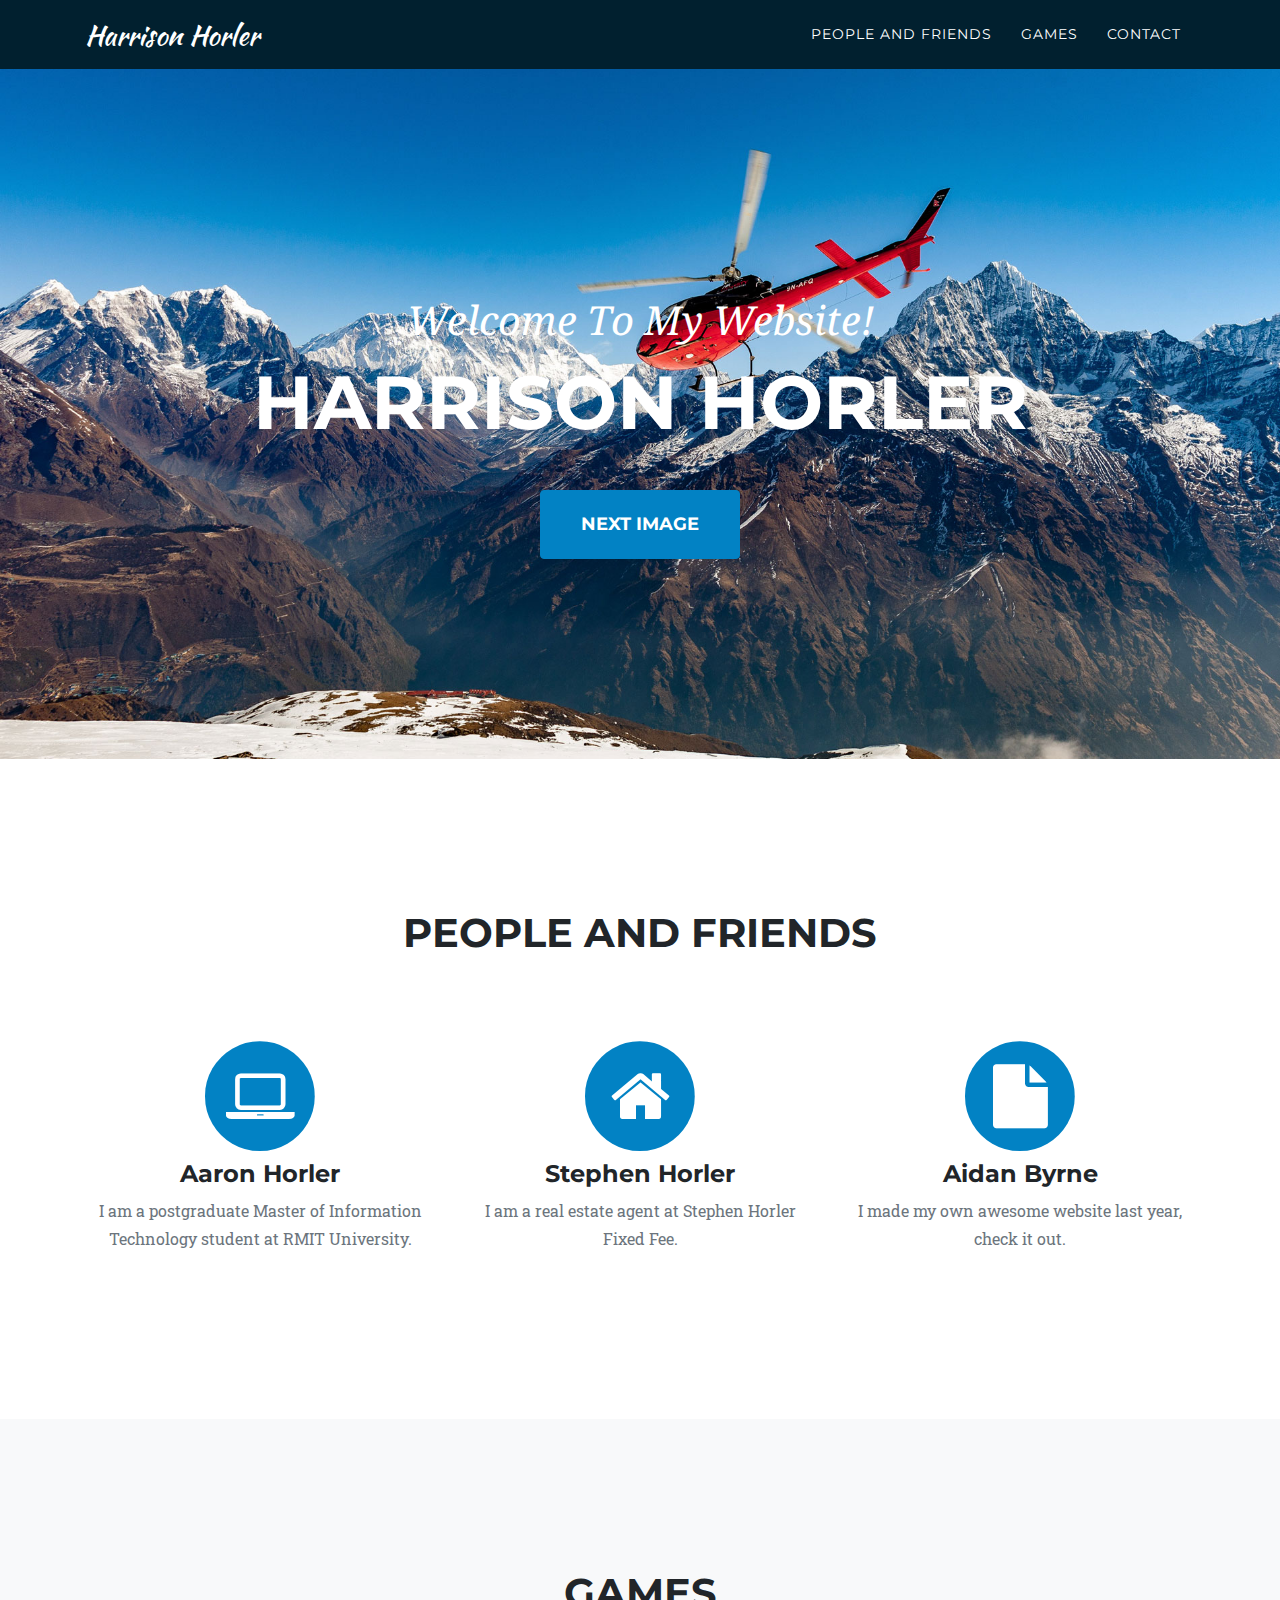
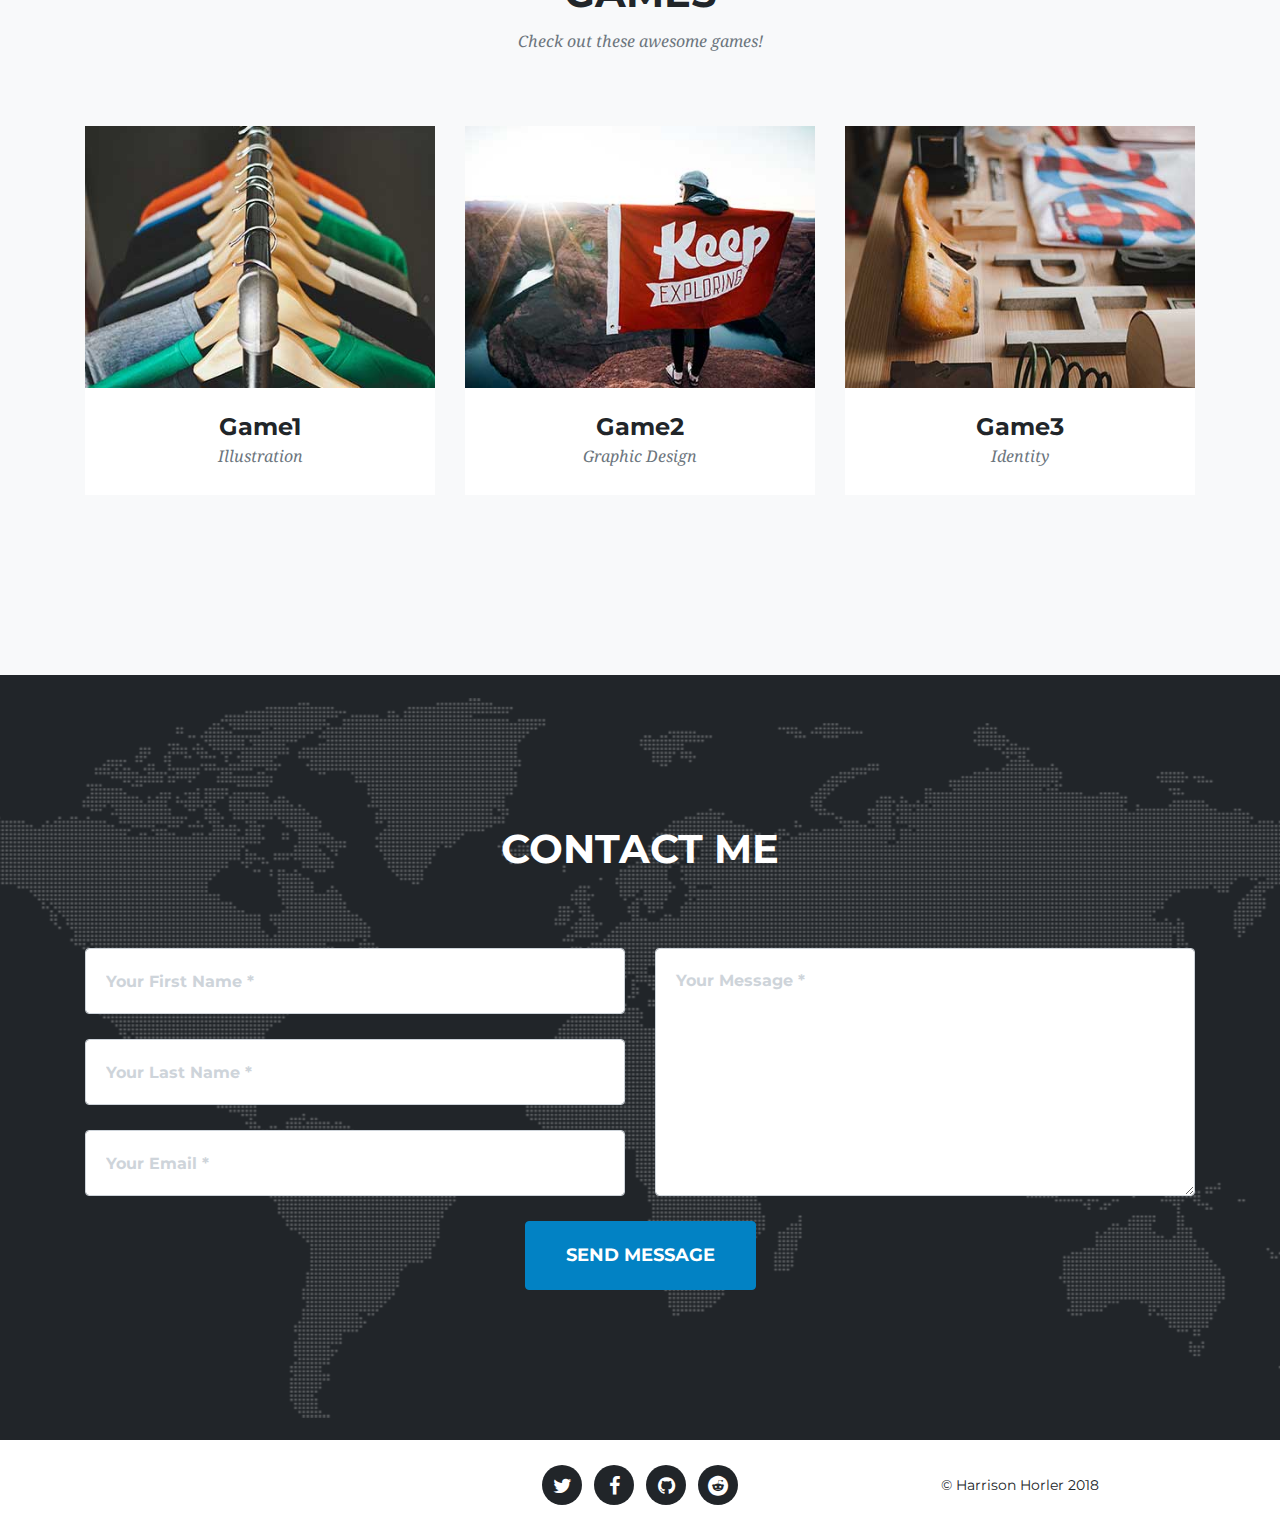
==== index.html @ 45d96226 "Various minor improvements" ====
<!DOCTYPE html>
<html lang="en">

  <head>

    <meta charset="utf-8">
    <meta name="viewport" content="width=device-width, initial-scale=1, shrink-to-fit=no">
    <meta name="description" content="Welcome To My Website!">
    <meta name="author" content="Harrison Horler">
    <meta name="url" content="https://harrisonhorler.com">
    <link rel="canonical" href="https://harrisonhorler.com">

    <!-- Privacy -->
    <meta name="referrer" content="no-referrer">
    <meta http-equiv="x-dns-prefetch-control" content="off">
    <meta name="format-detection" content="telephone=no">
    <meta name="format-detection" content="date=no">
    <meta name="format-detection" content="address=no">
    <meta name="format-detection" content="email=no">

    <title>Harrisons Website</title>

    <!-- Bootstrap core CSS -->
    <link href="vendor/bootstrap/css/bootstrap.min.css" rel="stylesheet">

    <!-- Custom fonts for this template -->
    <link href="vendor/font-awesome/css/font-awesome.min.css" rel="stylesheet" type="text/css">
    <link href="https://fonts.googleapis.com/css?family=Montserrat:400,700" rel="stylesheet" type="text/css">
    <link href='https://fonts.googleapis.com/css?family=Kaushan+Script' rel='stylesheet' type='text/css'>
    <link href='https://fonts.googleapis.com/css?family=Droid+Serif:400,700,400italic,700italic' rel='stylesheet' type='text/css'>
    <link href='https://fonts.googleapis.com/css?family=Roboto+Slab:400,100,300,700' rel='stylesheet' type='text/css'>

    <!-- Custom styles for this template -->
    <link href="css/agency.min.css" rel="stylesheet">

    <link rel="apple-touch-icon" sizes="180x180" href="apple-touch-icon.png">
    <link rel="icon" type="image/png" sizes="32x32" href="favicon-32x32.png">
    <link rel="icon" type="image/png" sizes="16x16" href="favicon-16x16.png">
    <link rel="manifest" href="manifest.json">
    <meta name="theme-color" content="#01202f">

  </head>

  <body id="page-top">

    <!-- Navigation -->
    <nav class="navbar navbar-expand-lg navbar-dark fixed-top" id="mainNav">
      <div class="container">
        <a class="navbar-brand js-scroll-trigger" href="#page-top">Harrison Horler</a>
        <button class="navbar-toggler navbar-toggler-right" type="button" data-toggle="collapse" data-target="#navbarResponsive" aria-controls="navbarResponsive" aria-expanded="false" aria-label="Toggle navigation">
          Menu
          <i class="fa fa-bars"></i>
        </button>
        <div class="collapse navbar-collapse" id="navbarResponsive">
          <ul class="navbar-nav text-uppercase ml-auto">
            <li class="nav-item">
              <a class="nav-link js-scroll-trigger" href="#people-and-friends">People and Friends</a>
            </li>
            <li class="nav-item">
              <a class="nav-link js-scroll-trigger" href="#portfolio">Games</a>
	         </li>
            <li class="nav-item">
              <a class="nav-link js-scroll-trigger" href="#contact">Contact</a>
            </li>
          </ul>
        </div>
      </div>
    </nav>

    <!-- Header -->
    <header id="masthead" class="masthead" data-total="3">
      <div class="container">
        <div class="intro-text">
          <div class="intro-lead-in">Welcome To My Website!</div>
          <div class="intro-heading text-uppercase">Harrison Horler</div>
          <button id="next-image" class="btn btn-primary btn-xl text-uppercase js-scroll-trigger">Next Image</button>
        </div>
      </div>
    </header>

    <!-- People And Friends -->
    <section id="people-and-friends">
      <div class="container">
        <div class="row">
          <div class="col-lg-12 text-center">
            <h2 class="section-heading text-uppercase">People and Friends</h2>
            <h3 class="section-subheading text-muted"></h3>
          </div>
        </div>
        <div class="row text-center">
          <div class="col-md-4">
            <span class="fa-stack fa-4x">
              <i class="fa fa-circle fa-stack-2x text-primary"></i>
              <i class="fa fa-laptop fa-stack-1x fa-inverse"></i>
            </span>
            <h4 class="people and friends-heading">Aaron Horler</h4>
            <p class="text-muted">I am a postgraduate Master of Information Technology student at RMIT University.</p>
          </div>
          <div class="col-md-4">
            <span class="fa-stack fa-4x">
              <i class="fa fa-circle fa-stack-2x text-primary"></i>
              <i class="fa fa-home fa-stack-1x fa-inverse"></i>
            </span>
            <h4 class="people and friends-heading">Stephen Horler</h4>
            <p class="text-muted">I am a real estate agent at Stephen Horler Fixed Fee.</p>
          </div>
          <div class="col-md-4">
            <span class="fa-stack fa-4x">
              <i class="fa fa-circle fa-stack-2x text-primary"></i>
              <i class="fa fa-file fa-stack-1x fa-inverse"></i>
            </span>
            <h4 class="people and -heading">Aidan Byrne</h4>
            <p class="text-muted">I made my own awesome website last year, check it out.</p>
          </div>
        </div>
      </div>
    </section>

    <!-- Portfolio Grid -->
    <section class="bg-light" id="portfolio">
      <div class="container">
        <div class="row">
          <div class="col-lg-12 text-center">
            <h2 class="section-heading text-uppercase">Games</h2>
            <h3 class="section-subheading text-muted">Check out these awesome games!</h3>
          </div>
        </div>
        <div class="row">
          <div class="col-md-4 col-sm-6 portfolio-item">
            <a class="portfolio-link" data-toggle="modal" href="#portfolioModal1">
              <div class="portfolio-hover">
                <div class="portfolio-hover-content">
                  <i class="fa fa-plus fa-3x"></i>
                </div>
              </div>
              <img class="img-fluid" src="img/portfolio/01-thumbnail.jpg" alt="">
            </a>
            <div class="portfolio-caption">
              <h4>Game1</h4>
              <p class="text-muted">Illustration</p>
            </div>
          </div>
          <div class="col-md-4 col-sm-6 portfolio-item">
            <a class="portfolio-link" data-toggle="modal" href="#portfolioModal2">
              <div class="portfolio-hover">
                <div class="portfolio-hover-content">
                  <i class="fa fa-plus fa-3x"></i>
                </div>
              </div>
              <img class="img-fluid" src="img/portfolio/02-thumbnail.jpg" alt="">
            </a>
            <div class="portfolio-caption">
              <h4>Game2</h4>
              <p class="text-muted">Graphic Design</p>
            </div>
          </div>
          <div class="col-md-4 col-sm-6 portfolio-item">
            <a class="portfolio-link" data-toggle="modal" href="#portfolioModal3">
              <div class="portfolio-hover">
                <div class="portfolio-hover-content">
                  <i class="fa fa-plus fa-3x"></i>
                </div>
              </div>
              <img class="img-fluid" src="img/portfolio/03-thumbnail.jpg" alt="">
            </a>
            <div class="portfolio-caption">
              <h4>Game3</h4>
              <p class="text-muted">Identity</p>
            </div>
          </div>
        </div>
      </div>
    </section>

    <!-- Contact -->
    <section id="contact">
      <div class="container">
        <div class="row">
          <div class="col-lg-12 text-center">
            <h2 class="section-heading text-uppercase">Contact Me</h2>
            <h3 class="section-subheading text-muted"></h3>
          </div>
        </div>
        <div class="row">
          <div class="col-lg-12">
            <form id="contactForm" name="sentMessage" novalidate>
              <div class="row">
                <div class="col-md-6">
                  <div class="form-group">
                    <input class="form-control" id="first-name" type="text" placeholder="Your First Name *" required data-validation-required-message="Please enter your first name.">
                    <p class="help-block text-danger"></p>
                  </div>
                  <div class="form-group">
                    <input class="form-control" id="last-name" type="text" placeholder="Your Last Name *" required data-validation-required-message="Please enter your last name.">
                    <p class="help-block text-danger"></p>
                  </div>
                  <div class="form-group">
                    <input class="form-control" id="email" type="email" placeholder="Your Email *" required data-validation-required-message="Please enter your email address.">
                    <p class="help-block text-danger"></p>
                  </div>
                </div>
                <div class="col-md-6">
                  <div class="form-group">
                    <textarea class="form-control" id="message" placeholder="Your Message *" required data-validation-required-message="Please enter a message."></textarea>
                    <p class="help-block text-danger"></p>
                  </div>
                </div>
                <div class="clearfix"></div>
                <div class="col-lg-12 text-center">
                  <div id="success"></div>
                  <button id="sendMessageButton" class="btn btn-primary btn-xl text-uppercase" type="submit">Send Message</button>
                </div>
              </div>
            </form>
          </div>
        </div>
      </div>
    </section>

    <!-- Footer -->
    <footer>
      <div class="container">
        <div class="row">
          <div class="col-md-4">
            <span class="copyright"></span>
          </div>
          <div class="col-md-4">
            <ul class="list-inline social-buttons">
              <li class="list-inline-item">
                <a href="https://twitter.com/Harriso87800744">
                  <i class="fa fa-twitter"></i>
                </a>
              </li>
              <li class="list-inline-item">
                <a href="https://www.facebook.com/GamemodeH">
                  <i class="fa fa-facebook"></i>
                </a>
              </li>
              <li class="list-inline-item">
                <a href="https://github.com/gamemodeh">
                  <i class="fa fa-github"></i>
                </a>
              </li>
              <li class="list-inline-item">
                <a href="https://www.reddit.com/user/GamemodeH/">
                  <i class="fa fa-reddit"></i>
                </a>
              </li>
            </ul>
          </div>
          <div class="col-md-4">
            <ul class="list-inline quicklinks">
              <li class="list-inline-item">
                <p>&copy; Harrison Horler 2018</p>
              </li>
            </ul>
          </div>
        </div>
      </div>
    </footer>

    <!-- Portfolio Modals -->

    <!-- Modal 1 -->
    <div class="portfolio-modal modal fade" id="portfolioModal1" tabindex="-1" role="dialog" aria-hidden="true">
      <div class="modal-dialog">
        <div class="modal-content">
          <div class="close-modal" data-dismiss="modal">
            <div class="lr">
              <div class="rl"></div>
            </div>
          </div>
          <div class="container">
            <div class="row">
              <div class="col-lg-8 mx-auto">
                <div class="modal-body">
                  <!-- Project Details Go Here -->
                  <h2 class="text-uppercase">Project Name</h2>
                  <p class="item-intro text-muted">Lorem ipsum dolor sit amet consectetur.</p>
                  <img class="img-fluid d-block mx-auto" src="img/portfolio/01-full.jpg" alt="">
                  <p>Use this area to describe your project. Lorem ipsum dolor sit amet, consectetur adipisicing elit. Est blanditiis dolorem culpa incidunt minus dignissimos deserunt repellat aperiam quasi sunt officia expedita beatae cupiditate, maiores repudiandae, nostrum, reiciendis facere nemo!</p>
                  <ul class="list-inline">
                    <li>Date: January 2017</li>
                    <li>Client: Threads</li>
                    <li>Category: Illustration</li>
                  </ul>
                  <button class="btn btn-primary" data-dismiss="modal" type="button">
                    <i class="fa fa-times"></i>
                    Close Project</button>
                </div>
              </div>
            </div>
          </div>
        </div>
      </div>
    </div>

    <!-- Modal 2 -->
    <div class="portfolio-modal modal fade" id="portfolioModal2" tabindex="-1" role="dialog" aria-hidden="true">
      <div class="modal-dialog">
        <div class="modal-content">
          <div class="close-modal" data-dismiss="modal">
            <div class="lr">
              <div class="rl"></div>
            </div>
          </div>
          <div class="container">
            <div class="row">
              <div class="col-lg-8 mx-auto">
                <div class="modal-body">
                  <!-- Project Details Go Here -->
                  <h2 class="text-uppercase">Project Name</h2>
                  <p class="item-intro text-muted">Lorem ipsum dolor sit amet consectetur.</p>
                  <img class="img-fluid d-block mx-auto" src="img/portfolio/02-full.jpg" alt="">
                  <p>Use this area to describe your project. Lorem ipsum dolor sit amet, consectetur adipisicing elit. Est blanditiis dolorem culpa incidunt minus dignissimos deserunt repellat aperiam quasi sunt officia expedita beatae cupiditate, maiores repudiandae, nostrum, reiciendis facere nemo!</p>
                  <ul class="list-inline">
                    <li>Date: January 2017</li>
                    <li>Client: Explore</li>
                    <li>Category: Graphic Design</li>
                  </ul>
                  <button class="btn btn-primary" data-dismiss="modal" type="button">
                    <i class="fa fa-times"></i>
                    Close Project</button>
                </div>
              </div>
            </div>
          </div>
        </div>
      </div>
    </div>

    <!-- Modal 3 -->
    <div class="portfolio-modal modal fade" id="portfolioModal3" tabindex="-1" role="dialog" aria-hidden="true">
      <div class="modal-dialog">
        <div class="modal-content">
          <div class="close-modal" data-dismiss="modal">
            <div class="lr">
              <div class="rl"></div>
            </div>
          </div>
          <div class="container">
            <div class="row">
              <div class="col-lg-8 mx-auto">
                <div class="modal-body">
                  <!-- Project Details Go Here -->
                  <h2 class="text-uppercase">Project Name</h2>
                  <p class="item-intro text-muted">Lorem ipsum dolor sit amet consectetur.</p>
                  <img class="img-fluid d-block mx-auto" src="img/portfolio/03-full.jpg" alt="">
                  <p>Use this area to describe your project. Lorem ipsum dolor sit amet, consectetur adipisicing elit. Est blanditiis dolorem culpa incidunt minus dignissimos deserunt repellat aperiam quasi sunt officia expedita beatae cupiditate, maiores repudiandae, nostrum, reiciendis facere nemo!</p>
                  <ul class="list-inline">
                    <li>Date: January 2017</li>
                    <li>Client: Finish</li>
                    <li>Category: Identity</li>
                  </ul>
                  <button class="btn btn-primary" data-dismiss="modal" type="button">
                    <i class="fa fa-times"></i>
                    Close Project</button>
                </div>
              </div>
            </div>
          </div>
        </div>
      </div>
    </div>

    <!-- Bootstrap core JavaScript -->
    <script src="vendor/jquery/jquery.min.js"></script>
    <script src="vendor/bootstrap/js/bootstrap.bundle.min.js"></script>

    <!-- Plugin JavaScript -->
    <script src="vendor/jquery-easing/jquery.easing.min.js"></script>

    <!-- Contact form JavaScript -->
    <script src="js/jqBootstrapValidation.js" defer></script>
    <script src="js/contact_me.min.js" defer></script>

    <!-- Custom scripts for this template -->
    <script src="js/agency.min.js" defer></script>
    <script src="js/custom.min.js" defer></script>


  </body>

</html>
---- css/agency.min.css ----
body{overflow-x:hidden;font-family:'Roboto Slab','Helvetica Neue',Helvetica,Arial,sans-serif}p{line-height:1.75}a,a:hover{color:#0282c4}.text-primary{color:#0282c4!important}h1,h2,h3,h4,h5,h6{font-weight:700;font-family:Montserrat,'Helvetica Neue',Helvetica,Arial,sans-serif}section{padding:100px 0}section h2.section-heading{font-size:40px;margin-top:0;margin-bottom:15px}section h3.section-subheading{font-size:16px;font-weight:400;font-style:italic;margin-bottom:75px;text-transform:none;font-family:'Droid Serif','Helvetica Neue',Helvetica,Arial,sans-serif}#mainNav .navbar-toggler,.btn{font-family:Montserrat,'Helvetica Neue',Helvetica,Arial,sans-serif}@media (min-width:768px){section{padding:150px 0}}.btn{font-weight:700}.btn-xl{font-size:18px;padding:20px 40px}.btn-primary{background-color:#0282c4;border-color:#0282c4}.btn-primary:active,.btn-primary:focus,.btn-primary:hover{background-color:#0282c4!important;border-color:#0282c4!important;color:#fff}.btn-primary:active,.btn-primary:focus{box-shadow:0 0 0 .2rem rgba(2,130,196,.5)!important}::-moz-selection{background:#0282c4;text-shadow:none}::selection{background:#0282c4;text-shadow:none}img::selection{background:0 0}img::-moz-selection{background:0 0}#mainNav{background-color:#01202f}#mainNav .navbar-toggler{font-size:12px;right:0;padding:13px;text-transform:uppercase;color:#fff;border:0;background-color:#0282c4}#mainNav .navbar-brand{color:#fff;font-family:'Kaushan Script','Helvetica Neue',Helvetica,Arial,cursive}#mainNav .navbar-brand.active,#mainNav .navbar-brand:active,#mainNav .navbar-brand:focus,#mainNav .navbar-brand:hover{color:#fff}#mainNav .navbar-nav .nav-item .nav-link{font-size:90%;font-weight:400;padding:.75em 0;letter-spacing:1px;color:#fff;font-family:Montserrat,'Helvetica Neue',Helvetica,Arial,sans-serif}#mainNav .navbar-nav .nav-item .nav-link.active,#mainNav .navbar-nav .nav-item .nav-link:hover{color:#0282c4}@media (min-width:992px){#mainNav{-webkit-transition:padding-top .3s,padding-bottom .3s;-moz-transition:padding-top .3s,padding-bottom .3s;transition:padding-top .3s,padding-bottom .3s;border:none}#mainNav .navbar-brand{font-size:1.75em;-webkit-transition:all .3s;-moz-transition:all .3s;transition:all .3s}#mainNav .navbar-nav .nav-item .nav-link{padding:1.1em 1em!important}#mainNav.navbar-shrink{padding-top:0;padding-bottom:0;background-color:#01202f}#mainNav.navbar-shrink .navbar-brand{font-size:1.25em;padding:12px 0}}header.masthead{text-align:center;color:#fff;background-image:url(../img/header/1.jpg);background-repeat:no-repeat;background-attachment:scroll;background-position:center center;-webkit-background-size:cover;-moz-background-size:cover;-o-background-size:cover;background-size:cover;-webkit-transition:all ease .5s;-moz-transition:all ease .5s;transition:all ease .5s}header.masthead .intro-text{padding-top:150px;padding-bottom:100px}header.masthead .intro-text .intro-lead-in{font-size:22px;font-style:italic;line-height:22px;margin-bottom:25px;font-family:'Droid Serif','Helvetica Neue',Helvetica,Arial,sans-serif}header.masthead .intro-text .intro-heading{font-size:50px;font-weight:700;line-height:50px;margin-bottom:25px;font-family:Montserrat,'Helvetica Neue',Helvetica,Arial,sans-serif}@media (min-width:768px){header.masthead .intro-text{padding-top:300px;padding-bottom:200px}header.masthead .intro-text .intro-lead-in{font-size:40px;font-style:italic;line-height:40px;margin-bottom:25px;font-family:'Droid Serif','Helvetica Neue',Helvetica,Arial,sans-serif}header.masthead .intro-text .intro-heading{font-size:75px;font-weight:700;line-height:75px;margin-bottom:50px;font-family:Montserrat,'Helvetica Neue',Helvetica,Arial,sans-serif}}#portfolio .portfolio-item .portfolio-caption p,.portfolio-modal .modal-content p.item-intro{font-style:italic;font-family:'Droid Serif','Helvetica Neue',Helvetica,Arial,sans-serif}.service-heading{margin:15px 0;text-transform:none}#portfolio .portfolio-item{right:0;margin:0 0 15px}#portfolio .portfolio-item .portfolio-link{position:relative;display:block;max-width:400px;margin:0 auto;cursor:pointer}#portfolio .portfolio-item .portfolio-link .portfolio-hover{position:absolute;width:100%;height:100%;-webkit-transition:all ease .5s;-moz-transition:all ease .5s;transition:all ease .5s;opacity:0;background:#0282c4}#portfolio .portfolio-item .portfolio-link .portfolio-hover:hover{opacity:1}#portfolio .portfolio-item .portfolio-link .portfolio-hover .portfolio-hover-content{font-size:20px;position:absolute;top:50%;width:100%;height:20px;margin-top:-12px;text-align:center;color:#fff}#portfolio .portfolio-item .portfolio-link .portfolio-hover .portfolio-hover-content i{margin-top:-12px}#portfolio .portfolio-item .portfolio-link .portfolio-hover .portfolio-hover-content h3,#portfolio .portfolio-item .portfolio-link .portfolio-hover .portfolio-hover-content h4{margin:0}#portfolio .portfolio-item .portfolio-caption{max-width:400px;margin:0 auto;padding:25px;text-align:center;background-color:#fff}#portfolio .portfolio-item .portfolio-caption h4{margin:0;text-transform:none}#portfolio .portfolio-item .portfolio-caption p{font-size:16px;margin:0}#portfolio *{z-index:2}@media (min-width:767px){#portfolio .portfolio-item{margin:0 0 30px}}.portfolio-modal{padding-right:0!important}.portfolio-modal .modal-dialog{margin:1rem;max-width:100vw}.portfolio-modal .modal-content{padding:100px 0;text-align:center}.portfolio-modal .modal-content h2{font-size:3em;margin-bottom:15px}.portfolio-modal .modal-content p{margin-bottom:30px}.portfolio-modal .modal-content p.item-intro{font-size:16px;margin:20px 0 30px}footer span.copyright,footer ul.quicklinks{font-size:90%;text-transform:none;font-family:Montserrat,'Helvetica Neue',Helvetica,Arial,sans-serif;line-height:40px}.portfolio-modal .modal-content ul.list-inline{margin-top:0;margin-bottom:30px}.portfolio-modal .modal-content img{margin-bottom:30px}.portfolio-modal .modal-content button{cursor:pointer}.portfolio-modal .close-modal{position:absolute;top:25px;right:25px;width:75px;height:75px;cursor:pointer;background-color:transparent}.portfolio-modal .close-modal:hover{opacity:.3}.portfolio-modal .close-modal .lr{z-index:1051;width:1px;height:75px;margin-left:35px;-webkit-transform:rotate(45deg);-ms-transform:rotate(45deg);transform:rotate(45deg);background-color:#212529}.portfolio-modal .close-modal .lr .rl{z-index:1052;width:1px;height:75px;-webkit-transform:rotate(90deg);-ms-transform:rotate(90deg);transform:rotate(90deg);background-color:#212529}section#contact{background-color:#212529;background-image:url(../img/map-image.png);background-repeat:no-repeat;background-position:center}section#contact .section-heading{color:#fff}section#contact .form-group{margin-bottom:25px}section#contact .form-group input,section#contact .form-group textarea{padding:20px}section#contact .form-group input.form-control{height:auto}section#contact .form-group textarea.form-control{height:248px}section#contact .form-control:focus{border-color:#0282c4;box-shadow:none}section#contact ::-webkit-input-placeholder{font-weight:700;color:#ced4da;font-family:Montserrat,'Helvetica Neue',Helvetica,Arial,sans-serif}section#contact :-moz-placeholder{font-weight:700;color:#ced4da;font-family:Montserrat,'Helvetica Neue',Helvetica,Arial,sans-serif}section#contact ::-moz-placeholder{font-weight:700;color:#ced4da;font-family:Montserrat,'Helvetica Neue',Helvetica,Arial,sans-serif}section#contact :-ms-input-placeholder{font-weight:700;color:#ced4da;font-family:Montserrat,'Helvetica Neue',Helvetica,Arial,sans-serif}footer{padding:25px 0;text-align:center}footer ul.quicklinks,ul.social-buttons{margin-bottom:0}ul.social-buttons li a{font-size:20px;line-height:40px;display:block;width:40px;height:40px;-webkit-transition:all .3s;-moz-transition:all .3s;transition:all .3s;color:#fff;border-radius:100%;outline:0;background-color:#212529}ul.social-buttons li a:active,ul.social-buttons li a:focus,ul.social-buttons li a:hover{background-color:#0282c4}
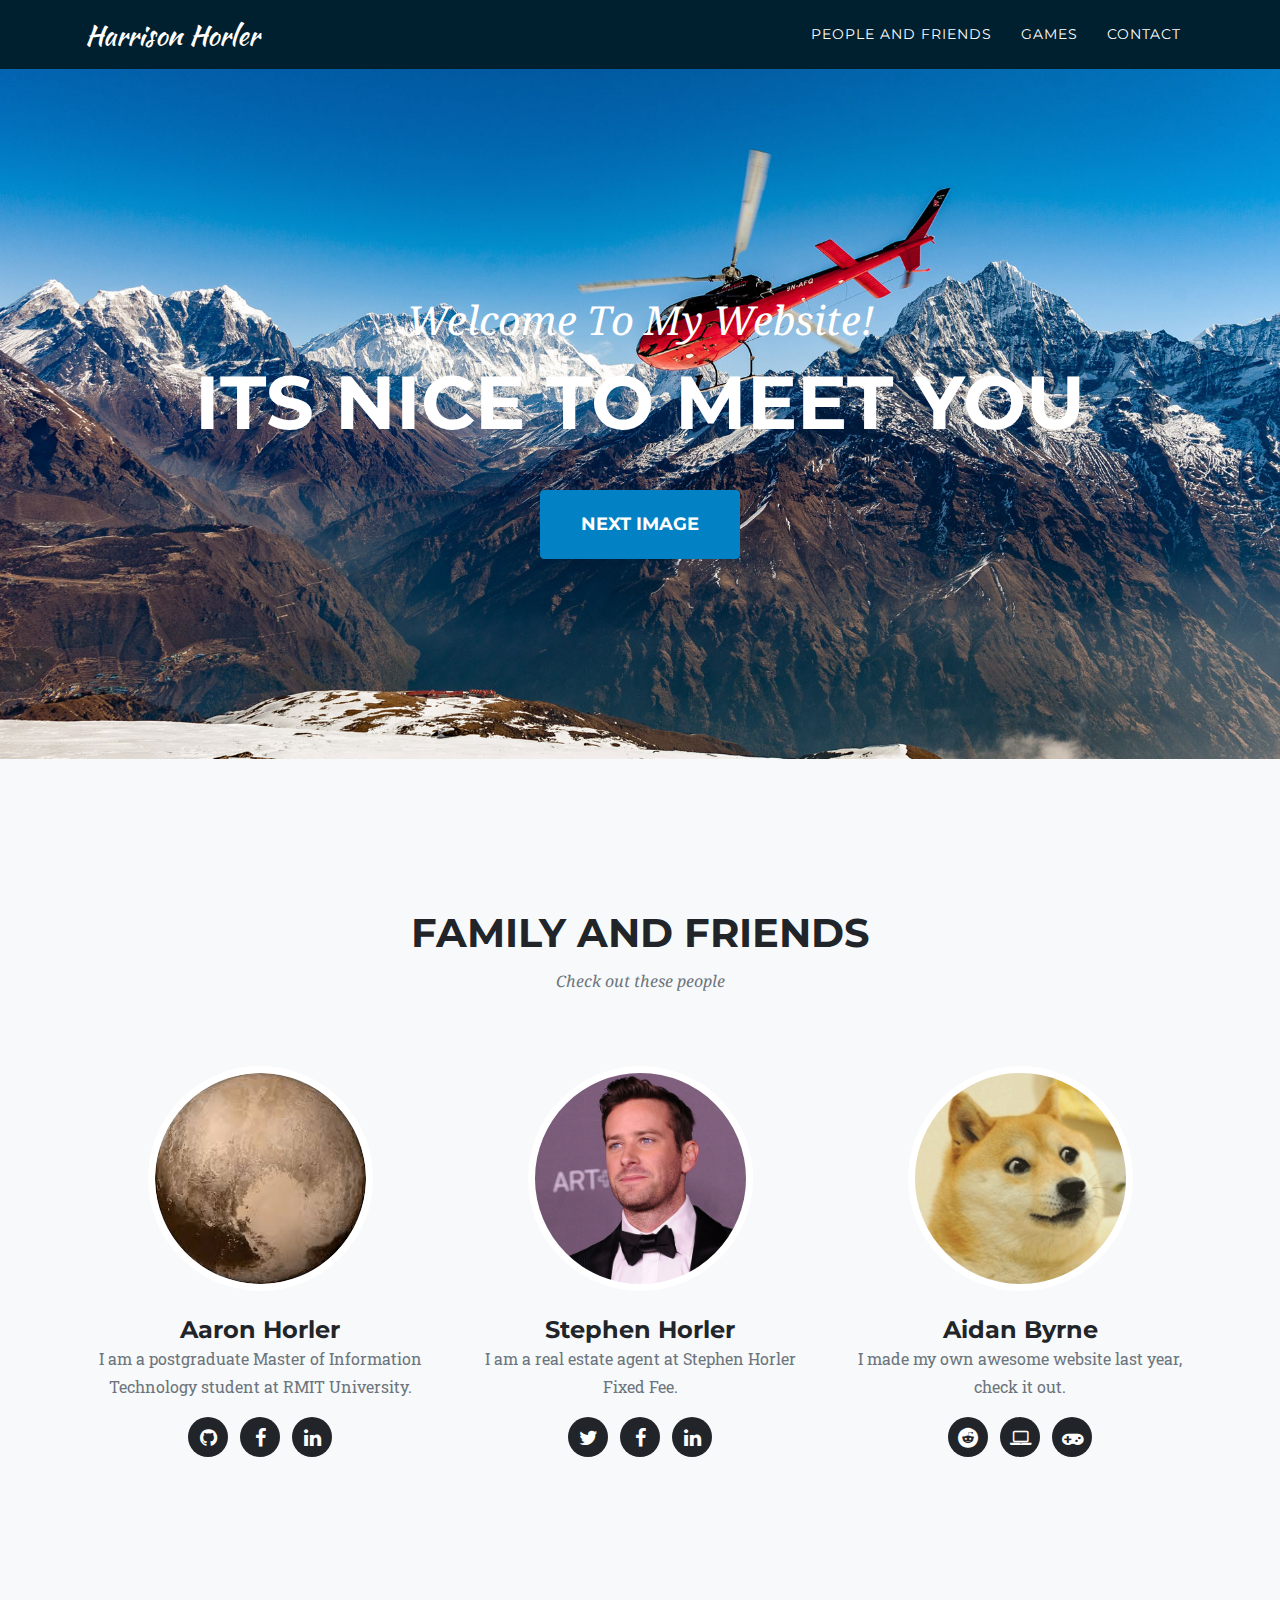
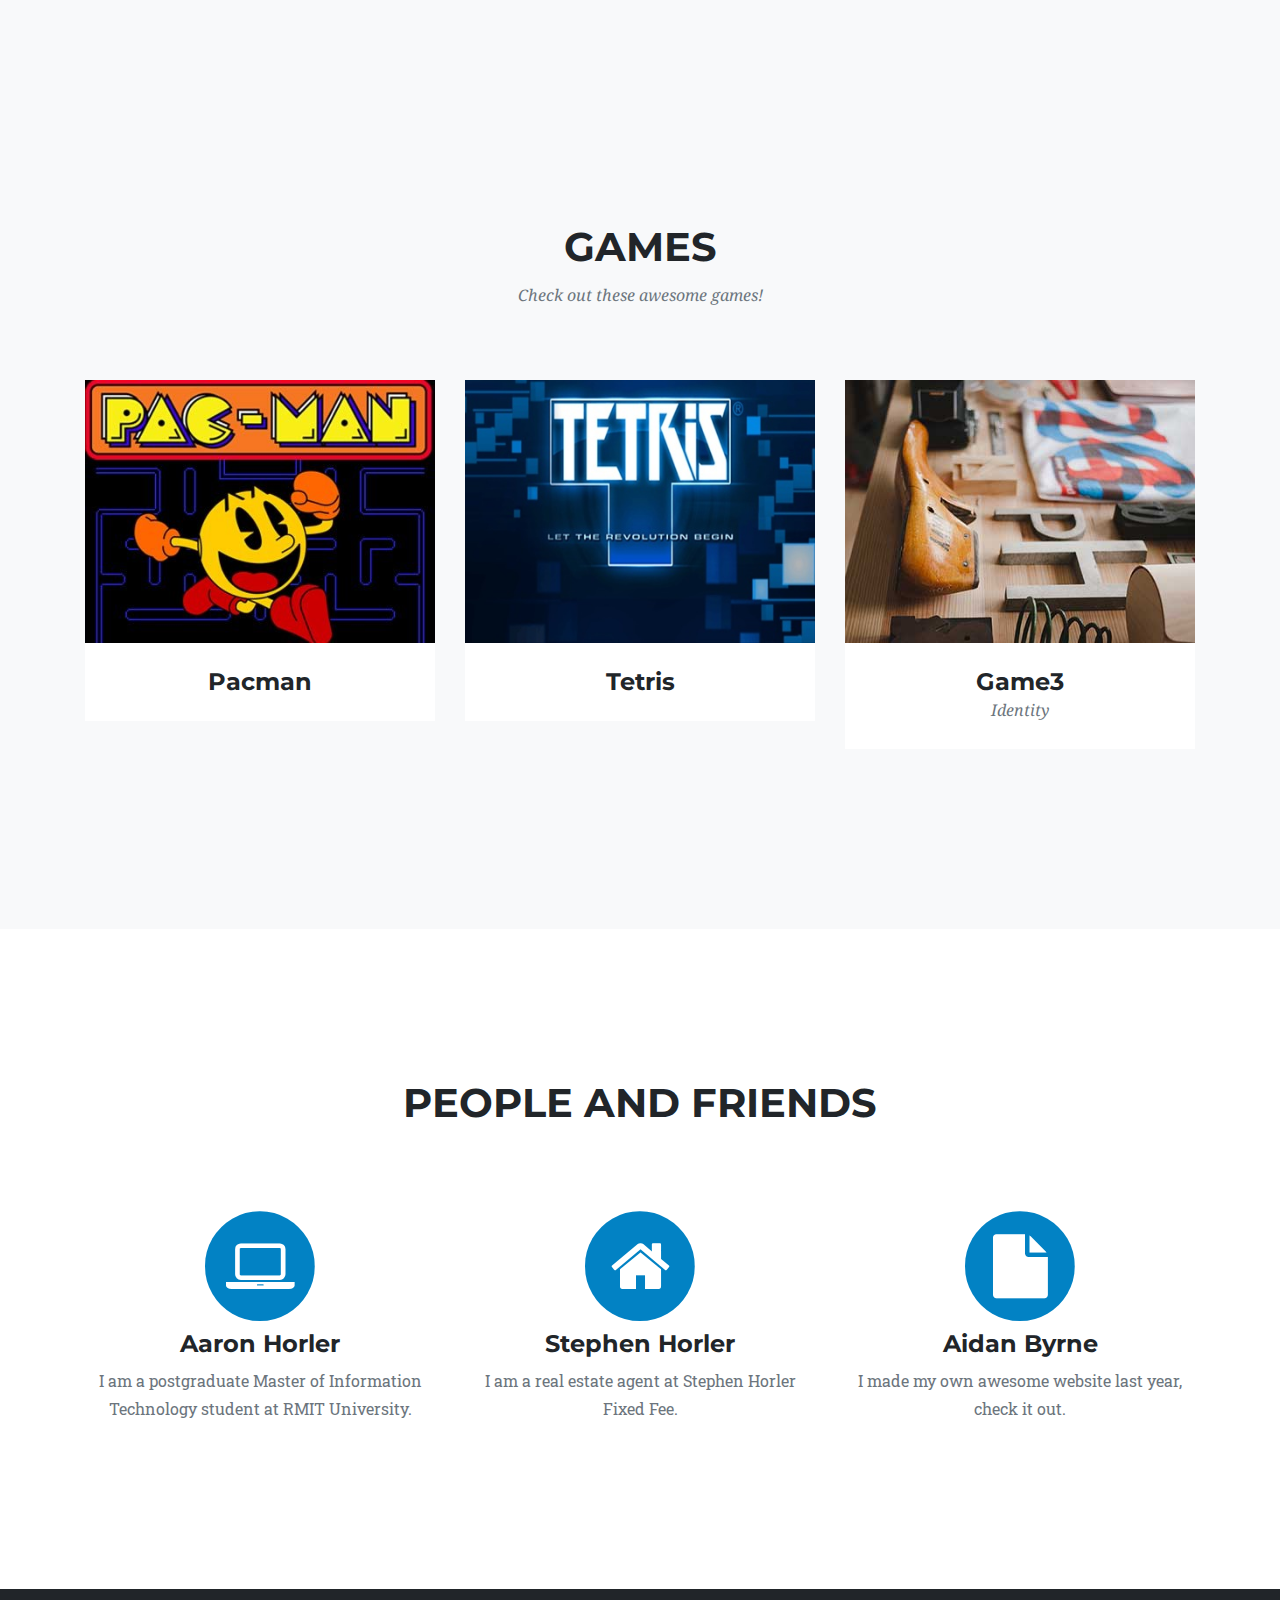
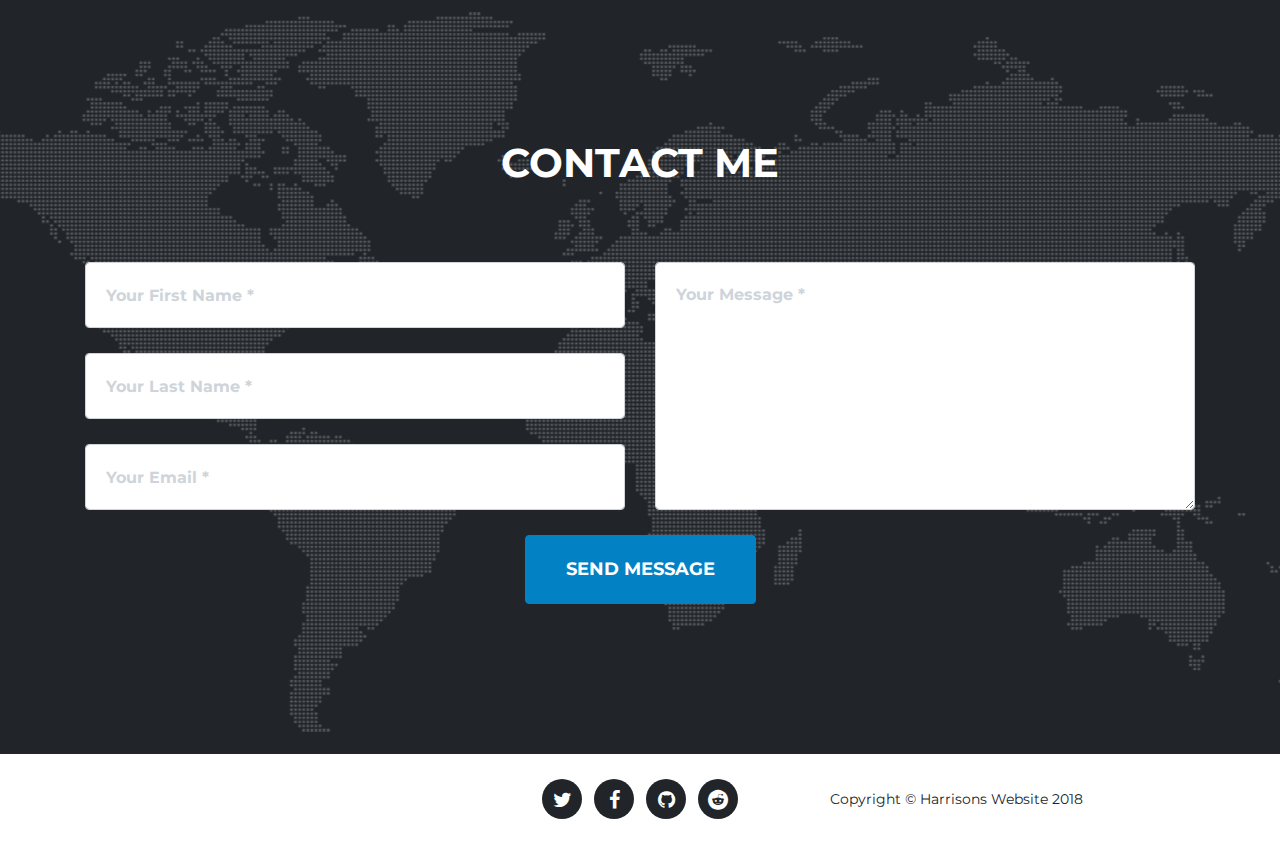
==== commit 09119106: "Poeple" ====
--- a/index.html
+++ b/index.html
@@ -5,18 +5,8 @@
 
     <meta charset="utf-8">
     <meta name="viewport" content="width=device-width, initial-scale=1, shrink-to-fit=no">
-    <meta name="description" content="Welcome To My Website!">
+    <meta name="description" content="">
     <meta name="author" content="Harrison Horler">
-    <meta name="url" content="https://harrisonhorler.com">
-    <link rel="canonical" href="https://harrisonhorler.com">
-
-    <!-- Privacy -->
-    <meta name="referrer" content="no-referrer">
-    <meta http-equiv="x-dns-prefetch-control" content="off">
-    <meta name="format-detection" content="telephone=no">
-    <meta name="format-detection" content="date=no">
-    <meta name="format-detection" content="address=no">
-    <meta name="format-detection" content="email=no">
 
     <title>Harrisons Website</title>
 
@@ -31,13 +21,13 @@
     <link href='https://fonts.googleapis.com/css?family=Roboto+Slab:400,100,300,700' rel='stylesheet' type='text/css'>
 
     <!-- Custom styles for this template -->
-    <link href="css/agency.min.css" rel="stylesheet">
+    <link href="css/agency.css" rel="stylesheet">
 
     <link rel="apple-touch-icon" sizes="180x180" href="apple-touch-icon.png">
     <link rel="icon" type="image/png" sizes="32x32" href="favicon-32x32.png">
     <link rel="icon" type="image/png" sizes="16x16" href="favicon-16x16.png">
     <link rel="manifest" href="manifest.json">
-    <meta name="theme-color" content="#01202f">
+    <meta name="theme-color" content="#ffffff">
 
   </head>
 
@@ -54,7 +44,7 @@
         <div class="collapse navbar-collapse" id="navbarResponsive">
           <ul class="navbar-nav text-uppercase ml-auto">
             <li class="nav-item">
-              <a class="nav-link js-scroll-trigger" href="#people-and-friends">People and Friends</a>
+              <a class="nav-link js-scroll-trigger" href="#people-and-friends">people and friends</a>
             </li>
             <li class="nav-item">
               <a class="nav-link js-scroll-trigger" href="#portfolio">Games</a>
@@ -68,22 +58,169 @@
     </nav>
 
     <!-- Header -->
-    <header id="masthead" class="masthead" data-total="3">
+    <header id="masthead" class="masthead" data-total="4">
       <div class="container">
         <div class="intro-text">
           <div class="intro-lead-in">Welcome To My Website!</div>
-          <div class="intro-heading text-uppercase">Harrison Horler</div>
-          <button id="next-image" class="btn btn-primary btn-xl text-uppercase js-scroll-trigger">Next Image</button>
+          <div class="intro-heading text-uppercase">Its nice to meet you</div>
+          <button id="next-image" class="btn btn-primary btn-xl text-uppercase js-scroll-trigger">next image</button>
         </div>
       </div>
     </header>
+
+    <!-- Family And Friends -->
+    <section class="bg-light" id="team">
+      <div class="container">
+        <div class="row">
+          <div class="col-lg-12 text-center">
+            <h2 class="section-heading text-uppercase">family and friends</h2>
+            <h3 class="section-subheading text-muted">Check out these people</h3>
+          </div>
+        </div>
+        <div class="row">
+          <div class="col-sm-4">
+            <div class="team-member">
+              <img class="mx-auto rounded-circle" src="img/team/1.jpg" alt="">
+              <h4>Aaron Horler</h4>
+              <p class="text-muted">I am a postgraduate Master of Information Technology student at RMIT University.</p>
+              <ul class="list-inline social-buttons">
+                <li class="list-inline-item">
+                  <a href="https://github.com/aghorler">
+                    <i class="fa fa-github"></i>
+                  </a>
+                </li>
+                <li class="list-inline-item">
+                  <a href="https://www.facebook.com/search/top/?q=Aaron+Horler&init=public">
+                    <i class="fa fa-facebook"></i>
+                  </a>
+                </li>
+                <li class="list-inline-item">
+                  <a href="https://www.linkedin.com/in/aghorler">
+                    <i class="fa fa-linkedin"></i>
+                  </a>
+                </li>
+              </ul>
+            </div>
+          </div>
+          <div class="col-sm-4">
+            <div class="team-member">
+              <img class="mx-auto rounded-circle" src="img/team/2.jpg" alt="">
+              <h4>Stephen Horler</h4>
+              <p class="text-muted">I am a real estate agent at Stephen Horler Fixed Fee.</p>
+              <ul class="list-inline social-buttons">
+                <li class="list-inline-item">
+                  <a href="#">
+                    <i class="fa fa-twitter"></i>
+                  </a>
+                </li>
+                <li class="list-inline-item">
+                  <a href="#">
+                    <i class="fa fa-facebook"></i>
+                  </a>
+                </li>
+                <li class="list-inline-item">
+                  <a href="#">
+                    <i class="fa fa-linkedin"></i>
+                  </a>
+                </li>
+              </ul>
+            </div>
+          </div>
+          <div class="col-sm-4">
+            <div class="team-member">
+              <img class="mx-auto rounded-circle" src="img/team/3.jpg" alt="">
+              <h4>Aidan Byrne</h4>
+              <p class="text-muted">I made my own awesome website last year, check it out.</p>
+              <ul class="list-inline social-buttons">
+                <li class="list-inline-item">
+                  <a href="https://www.reddit.com/user/Ironman23579">
+                    <i class="fa fa-reddit"></i>
+                  </a>
+                </li>
+                <li class="list-inline-item">
+                  <a href="#">
+                    <i class="fa fa-laptop"></i>
+                  </a>
+                </li>
+                <li class="list-inline-item">
+                  <a href="https://namemc.com/profile/Ironman23579.1">
+                    <i class="fa fa-gamepad"></i>
+                  </a>
+                </li>
+              </ul>
+            </div>
+          </div>
+        </div>
+        <div class="row">
+          <div class="col-lg-8 mx-auto text-center">
+            <p class="large text-muted"></p>
+          </div>
+        </div>
+      </div>
+    </section>
+
+    <!-- Portfolio Grid -->
+    <section class="bg-light" id="portfolio">
+      <div class="container">
+        <div class="row">
+          <div class="col-lg-12 text-center">
+            <h2 class="section-heading text-uppercase">Games</h2>
+            <h3 class="section-subheading text-muted">Check out these awesome games!</h3>
+          </div>
+        </div>
+        <div class="row">
+          <div class="col-md-4 col-sm-6 portfolio-item">
+            <a class="portfolio-link" data-toggle="modal" href="#portfolioModal1">
+              <div class="portfolio-hover">
+                <div class="portfolio-hover-content">
+                  <i class="fa fa-plus fa-3x"></i>
+                </div>
+              </div>
+              <img class="img-fluid" src="img/portfolio/01-thumbnail.jpg" alt="">
+            </a>
+            <div class="portfolio-caption">
+              <h4>Pacman</h4>
+              <p class="text-muted"></p>
+            </div>
+          </div>
+          <div class="col-md-4 col-sm-6 portfolio-item">
+            <a class="portfolio-link" data-toggle="modal" href="#portfolioModal2">
+              <div class="portfolio-hover">
+                <div class="portfolio-hover-content">
+                  <i class="fa fa-plus fa-3x"></i>
+                </div>
+              </div>
+              <img class="img-fluid" src="img/portfolio/02-thumbnail.jpg" alt="">
+            </a>
+            <div class="portfolio-caption">
+              <h4>Tetris</h4>
+              <p class="text-muted"></p>
+            </div>
+          </div>
+          <div class="col-md-4 col-sm-6 portfolio-item">
+            <a class="portfolio-link" data-toggle="modal" href="#portfolioModal3">
+              <div class="portfolio-hover">
+                <div class="portfolio-hover-content">
+                  <i class="fa fa-plus fa-3x"></i>
+                </div>
+              </div>
+              <img class="img-fluid" src="img/portfolio/03-thumbnail.jpg" alt="">
+            </a>
+            <div class="portfolio-caption">
+              <h4>Game3</h4>
+              <p class="text-muted">Identity</p>
+            </div>
+          </div>
+        </div>
+      </div>
+    </section>
 
     <!-- People And Friends -->
     <section id="people-and-friends">
       <div class="container">
         <div class="row">
           <div class="col-lg-12 text-center">
-            <h2 class="section-heading text-uppercase">People and Friends</h2>
+            <h2 class="section-heading text-uppercase">people and friends</h2>
             <h3 class="section-subheading text-muted"></h3>
           </div>
         </div>
@@ -111,62 +248,6 @@
             </span>
             <h4 class="people and -heading">Aidan Byrne</h4>
             <p class="text-muted">I made my own awesome website last year, check it out.</p>
-          </div>
-        </div>
-      </div>
-    </section>
-
-    <!-- Portfolio Grid -->
-    <section class="bg-light" id="portfolio">
-      <div class="container">
-        <div class="row">
-          <div class="col-lg-12 text-center">
-            <h2 class="section-heading text-uppercase">Games</h2>
-            <h3 class="section-subheading text-muted">Check out these awesome games!</h3>
-          </div>
-        </div>
-        <div class="row">
-          <div class="col-md-4 col-sm-6 portfolio-item">
-            <a class="portfolio-link" data-toggle="modal" href="#portfolioModal1">
-              <div class="portfolio-hover">
-                <div class="portfolio-hover-content">
-                  <i class="fa fa-plus fa-3x"></i>
-                </div>
-              </div>
-              <img class="img-fluid" src="img/portfolio/01-thumbnail.jpg" alt="">
-            </a>
-            <div class="portfolio-caption">
-              <h4>Game1</h4>
-              <p class="text-muted">Illustration</p>
-            </div>
-          </div>
-          <div class="col-md-4 col-sm-6 portfolio-item">
-            <a class="portfolio-link" data-toggle="modal" href="#portfolioModal2">
-              <div class="portfolio-hover">
-                <div class="portfolio-hover-content">
-                  <i class="fa fa-plus fa-3x"></i>
-                </div>
-              </div>
-              <img class="img-fluid" src="img/portfolio/02-thumbnail.jpg" alt="">
-            </a>
-            <div class="portfolio-caption">
-              <h4>Game2</h4>
-              <p class="text-muted">Graphic Design</p>
-            </div>
-          </div>
-          <div class="col-md-4 col-sm-6 portfolio-item">
-            <a class="portfolio-link" data-toggle="modal" href="#portfolioModal3">
-              <div class="portfolio-hover">
-                <div class="portfolio-hover-content">
-                  <i class="fa fa-plus fa-3x"></i>
-                </div>
-              </div>
-              <img class="img-fluid" src="img/portfolio/03-thumbnail.jpg" alt="">
-            </a>
-            <div class="portfolio-caption">
-              <h4>Game3</h4>
-              <p class="text-muted">Identity</p>
-            </div>
           </div>
         </div>
       </div>
@@ -248,13 +329,7 @@
               </li>
             </ul>
           </div>
-          <div class="col-md-4">
-            <ul class="list-inline quicklinks">
-              <li class="list-inline-item">
-                <p>&copy; Harrison Horler 2018</p>
-              </li>
-            </ul>
-          </div>
+          <span class="copyright">Copyright © Harrisons Website 2018</span>
         </div>
       </div>
     </footer>
@@ -371,12 +446,12 @@
     <script src="vendor/jquery-easing/jquery.easing.min.js"></script>
 
     <!-- Contact form JavaScript -->
-    <script src="js/jqBootstrapValidation.js" defer></script>
-    <script src="js/contact_me.min.js" defer></script>
+    <script src="js/jqBootstrapValidation.js"></script>
+    <script src="js/contact_me.js"></script>
 
     <!-- Custom scripts for this template -->
-    <script src="js/agency.min.js" defer></script>
-    <script src="js/custom.min.js" defer></script>
+    <script src="js/agency.min.js"></script>
+    <script src="js/custom.js"></script>
 
 
   </body>
--- a/css/agency.css
+++ b/css/agency.css
@@ -0,0 +1,694 @@
+body {
+  overflow-x: hidden;
+  font-family: 'Roboto Slab', 'Helvetica Neue', Helvetica, Arial, sans-serif;
+}
+
+p {
+  line-height: 1.75;
+}
+
+a {
+  color: #0282c4;
+}
+
+a:hover {
+  color: #0282c4;
+}
+
+.text-primary {
+  color: #0282c4 !important;
+}
+
+h1,
+h2,
+h3,
+h4,
+h5,
+h6 {
+  font-weight: 700;
+  font-family: 'Montserrat', 'Helvetica Neue', Helvetica, Arial, sans-serif;
+}
+
+section {
+  padding: 100px 0;
+}
+
+section h2.section-heading {
+  font-size: 40px;
+  margin-top: 0;
+  margin-bottom: 15px;
+}
+
+section h3.section-subheading {
+  font-size: 16px;
+  font-weight: 400;
+  font-style: italic;
+  margin-bottom: 75px;
+  text-transform: none;
+  font-family: 'Droid Serif', 'Helvetica Neue', Helvetica, Arial, sans-serif;
+}
+
+@media (min-width: 768px) {
+  section {
+    padding: 150px 0;
+  }
+}
+
+.btn {
+  font-family: 'Montserrat', 'Helvetica Neue', Helvetica, Arial, sans-serif;
+  font-weight: 700;
+}
+
+.btn-xl {
+  font-size: 18px;
+  padding: 20px 40px;
+}
+
+.btn-primary {
+  background-color: #0282c4;
+  border-color: #0282c4;
+}
+
+.btn-primary:active, .btn-primary:focus, .btn-primary:hover {
+  background-color: #0282c4 !important;
+  border-color: #0282c4 !important;
+  color: white;
+}
+
+.btn-primary:active, .btn-primary:focus {
+  box-shadow: 0 0 0 0.2rem rgba(2, 130, 196, 0.5) !important;
+}
+
+::-moz-selection {
+  background: #0282c4;
+  text-shadow: none;
+}
+
+::selection {
+  background: #0282c4;
+  text-shadow: none;
+}
+
+img::selection {
+  background: transparent;
+}
+
+img::-moz-selection {
+  background: transparent;
+}
+
+#mainNav {
+  background-color: #01202f;
+}
+
+#mainNav .navbar-toggler {
+  font-size: 12px;
+  right: 0;
+  padding: 13px;
+  text-transform: uppercase;
+  color: white;
+  border: 0;
+  background-color: #0282c4;
+  font-family: 'Montserrat', 'Helvetica Neue', Helvetica, Arial, sans-serif;
+}
+
+#mainNav .navbar-brand {
+  color: #ffffff;
+  font-family: 'Kaushan Script', 'Helvetica Neue', Helvetica, Arial, cursive;
+}
+
+#mainNav .navbar-brand.active, #mainNav .navbar-brand:active, #mainNav .navbar-brand:focus, #mainNav .navbar-brand:hover {
+  color: #ffffff;
+}
+
+#mainNav .navbar-nav .nav-item .nav-link {
+  font-size: 90%;
+  font-weight: 400;
+  padding: 0.75em 0;
+  letter-spacing: 1px;
+  color: white;
+  font-family: 'Montserrat', 'Helvetica Neue', Helvetica, Arial, sans-serif;
+}
+
+#mainNav .navbar-nav .nav-item .nav-link.active, #mainNav .navbar-nav .nav-item .nav-link:hover {
+  color: #0282c4;
+}
+
+@media (min-width: 992px) {
+  #mainNav {
+    -webkit-transition: padding-top 0.3s, padding-bottom 0.3s;
+    -moz-transition: padding-top 0.3s, padding-bottom 0.3s;
+    transition: padding-top 0.3s, padding-bottom 0.3s;
+    border: none;
+  }
+  #mainNav .navbar-brand {
+    font-size: 1.75em;
+    -webkit-transition: all 0.3s;
+    -moz-transition: all 0.3s;
+    transition: all 0.3s;
+  }
+  #mainNav .navbar-nav .nav-item .nav-link {
+    padding: 1.1em 1em !important;
+  }
+  #mainNav.navbar-shrink {
+    padding-top: 0;
+    padding-bottom: 0;
+    background-color: #01202f;
+  }
+  #mainNav.navbar-shrink .navbar-brand {
+    font-size: 1.25em;
+    padding: 12px 0;
+  }
+}
+
+header.masthead {
+  text-align: center;
+  color: white;
+  background-image: url("../img/header/1.jpg");
+  background-repeat: no-repeat;
+  background-attachment: scroll;
+  background-position: center center;
+  -webkit-background-size: cover;
+  -moz-background-size: cover;
+  -o-background-size: cover;
+  background-size: cover;
+  -webkit-transition: all ease 0.5s;
+  -moz-transition: all ease 0.5s;
+  transition: all ease 0.5s;
+}
+
+header.masthead .intro-text {
+  padding-top: 150px;
+  padding-bottom: 100px;
+}
+
+header.masthead .intro-text .intro-lead-in {
+  font-size: 22px;
+  font-style: italic;
+  line-height: 22px;
+  margin-bottom: 25px;
+  font-family: 'Droid Serif', 'Helvetica Neue', Helvetica, Arial, sans-serif;
+}
+
+header.masthead .intro-text .intro-heading {
+  font-size: 50px;
+  font-weight: 700;
+  line-height: 50px;
+  margin-bottom: 25px;
+  font-family: 'Montserrat', 'Helvetica Neue', Helvetica, Arial, sans-serif;
+}
+
+@media (min-width: 768px) {
+  header.masthead .intro-text {
+    padding-top: 300px;
+    padding-bottom: 200px;
+  }
+  header.masthead .intro-text .intro-lead-in {
+    font-size: 40px;
+    font-style: italic;
+    line-height: 40px;
+    margin-bottom: 25px;
+    font-family: 'Droid Serif', 'Helvetica Neue', Helvetica, Arial, sans-serif;
+  }
+  header.masthead .intro-text .intro-heading {
+    font-size: 75px;
+    font-weight: 700;
+    line-height: 75px;
+    margin-bottom: 50px;
+    font-family: 'Montserrat', 'Helvetica Neue', Helvetica, Arial, sans-serif;
+  }
+}
+
+.service-heading {
+  margin: 15px 0;
+  text-transform: none;
+}
+
+#portfolio .portfolio-item {
+  right: 0;
+  margin: 0 0 15px;
+}
+
+#portfolio .portfolio-item .portfolio-link {
+  position: relative;
+  display: block;
+  max-width: 400px;
+  margin: 0 auto;
+  cursor: pointer;
+}
+
+#portfolio .portfolio-item .portfolio-link .portfolio-hover {
+  position: absolute;
+  width: 100%;
+  height: 100%;
+  -webkit-transition: all ease 0.5s;
+  -moz-transition: all ease 0.5s;
+  transition: all ease 0.5s;
+  opacity: 0;
+  background: rgba(2, 130, 196, .9);
+}
+
+#portfolio .portfolio-item .portfolio-link .portfolio-hover:hover {
+  opacity: 1;
+}
+
+#portfolio .portfolio-item .portfolio-link .portfolio-hover .portfolio-hover-content {
+  font-size: 20px;
+  position: absolute;
+  top: 50%;
+  width: 100%;
+  height: 20px;
+  margin-top: -12px;
+  text-align: center;
+  color: white;
+}
+
+#portfolio .portfolio-item .portfolio-link .portfolio-hover .portfolio-hover-content i {
+  margin-top: -12px;
+}
+
+#portfolio .portfolio-item .portfolio-link .portfolio-hover .portfolio-hover-content h3,
+#portfolio .portfolio-item .portfolio-link .portfolio-hover .portfolio-hover-content h4 {
+  margin: 0;
+}
+
+#portfolio .portfolio-item .portfolio-caption {
+  max-width: 400px;
+  margin: 0 auto;
+  padding: 25px;
+  text-align: center;
+  background-color: #fff;
+}
+
+#portfolio .portfolio-item .portfolio-caption h4 {
+  margin: 0;
+  text-transform: none;
+}
+
+#portfolio .portfolio-item .portfolio-caption p {
+  font-size: 16px;
+  font-style: italic;
+  margin: 0;
+  font-family: 'Droid Serif', 'Helvetica Neue', Helvetica, Arial, sans-serif;
+}
+
+#portfolio * {
+  z-index: 2;
+}
+
+@media (min-width: 767px) {
+  #portfolio .portfolio-item {
+    margin: 0 0 30px;
+  }
+}
+
+.portfolio-modal {
+  padding-right: 0px !important;
+}
+
+.portfolio-modal .modal-dialog {
+  margin: 1rem;
+  max-width: 100vw;
+}
+
+.portfolio-modal .modal-content {
+  padding: 100px 0;
+  text-align: center;
+}
+
+.portfolio-modal .modal-content h2 {
+  font-size: 3em;
+  margin-bottom: 15px;
+}
+
+.portfolio-modal .modal-content p {
+  margin-bottom: 30px;
+}
+
+.portfolio-modal .modal-content p.item-intro {
+  font-size: 16px;
+  font-style: italic;
+  margin: 20px 0 30px;
+  font-family: 'Droid Serif', 'Helvetica Neue', Helvetica, Arial, sans-serif;
+}
+
+.portfolio-modal .modal-content ul.list-inline {
+  margin-top: 0;
+  margin-bottom: 30px;
+}
+
+.portfolio-modal .modal-content img {
+  margin-bottom: 30px;
+}
+
+.portfolio-modal .modal-content button {
+  cursor: pointer;
+}
+
+.portfolio-modal .close-modal {
+  position: absolute;
+  top: 25px;
+  right: 25px;
+  width: 75px;
+  height: 75px;
+  cursor: pointer;
+  background-color: transparent;
+}
+
+.portfolio-modal .close-modal:hover {
+  opacity: 0.3;
+}
+
+.portfolio-modal .close-modal .lr {
+  /* Safari and Chrome */
+  z-index: 1051;
+  width: 1px;
+  height: 75px;
+  margin-left: 35px;
+  /* IE 9 */
+  -webkit-transform: rotate(45deg);
+  -ms-transform: rotate(45deg);
+  transform: rotate(45deg);
+  background-color: #212529;
+}
+
+.portfolio-modal .close-modal .lr .rl {
+  /* Safari and Chrome */
+  z-index: 1052;
+  width: 1px;
+  height: 75px;
+  /* IE 9 */
+  -webkit-transform: rotate(90deg);
+  -ms-transform: rotate(90deg);
+  transform: rotate(90deg);
+  background-color: #212529;
+}
+
+.timeline {
+  position: relative;
+  padding: 0;
+  list-style: none;
+}
+
+.timeline:before {
+  position: absolute;
+  top: 0;
+  bottom: 0;
+  left: 40px;
+  width: 2px;
+  margin-left: -1.5px;
+  content: '';
+  background-color: #e9ecef;
+}
+
+.timeline > li {
+  position: relative;
+  min-height: 50px;
+  margin-bottom: 50px;
+}
+
+.timeline > li:after, .timeline > li:before {
+  display: table;
+  content: ' ';
+}
+
+.timeline > li:after {
+  clear: both;
+}
+
+.timeline > li .timeline-panel {
+  position: relative;
+  float: right;
+  width: 100%;
+  padding: 0 20px 0 100px;
+  text-align: left;
+}
+
+.timeline > li .timeline-panel:before {
+  right: auto;
+  left: -15px;
+  border-right-width: 15px;
+  border-left-width: 0;
+}
+
+.timeline > li .timeline-panel:after {
+  right: auto;
+  left: -14px;
+  border-right-width: 14px;
+  border-left-width: 0;
+}
+
+.timeline > li .timeline-image {
+  position: absolute;
+  z-index: 100;
+  left: 0;
+  width: 80px;
+  height: 80px;
+  margin-left: 0;
+  text-align: center;
+  color: white;
+  border: 7px solid #e9ecef;
+  border-radius: 100%;
+  background-color: #0282c4;
+}
+
+.timeline > li .timeline-image h4 {
+  font-size: 10px;
+  line-height: 14px;
+  margin-top: 12px;
+}
+
+.timeline > li.timeline-inverted > .timeline-panel {
+  float: right;
+  padding: 0 20px 0 100px;
+  text-align: left;
+}
+
+.timeline > li.timeline-inverted > .timeline-panel:before {
+  right: auto;
+  left: -15px;
+  border-right-width: 15px;
+  border-left-width: 0;
+}
+
+.timeline > li.timeline-inverted > .timeline-panel:after {
+  right: auto;
+  left: -14px;
+  border-right-width: 14px;
+  border-left-width: 0;
+}
+
+.timeline > li:last-child {
+  margin-bottom: 0;
+}
+
+.timeline .timeline-heading h4 {
+  margin-top: 0;
+  color: inherit;
+}
+
+.timeline .timeline-heading h4.subheading {
+  text-transform: none;
+}
+
+.timeline .timeline-body > ul,
+.timeline .timeline-body > p {
+  margin-bottom: 0;
+}
+
+@media (min-width: 768px) {
+  .timeline:before {
+    left: 50%;
+  }
+  .timeline > li {
+    min-height: 100px;
+    margin-bottom: 100px;
+  }
+  .timeline > li .timeline-panel {
+    float: left;
+    width: 41%;
+    padding: 0 20px 20px 30px;
+    text-align: right;
+  }
+  .timeline > li .timeline-image {
+    left: 50%;
+    width: 100px;
+    height: 100px;
+    margin-left: -50px;
+  }
+  .timeline > li .timeline-image h4 {
+    font-size: 13px;
+    line-height: 18px;
+    margin-top: 16px;
+  }
+  .timeline > li.timeline-inverted > .timeline-panel {
+    float: right;
+    padding: 0 30px 20px 20px;
+    text-align: left;
+  }
+}
+
+@media (min-width: 992px) {
+  .timeline > li {
+    min-height: 150px;
+  }
+  .timeline > li .timeline-panel {
+    padding: 0 20px 20px;
+  }
+  .timeline > li .timeline-image {
+    width: 150px;
+    height: 150px;
+    margin-left: -75px;
+  }
+  .timeline > li .timeline-image h4 {
+    font-size: 18px;
+    line-height: 26px;
+    margin-top: 30px;
+  }
+  .timeline > li.timeline-inverted > .timeline-panel {
+    padding: 0 20px 20px;
+  }
+}
+
+@media (min-width: 1200px) {
+  .timeline > li {
+    min-height: 170px;
+  }
+  .timeline > li .timeline-panel {
+    padding: 0 20px 20px 100px;
+  }
+  .timeline > li .timeline-image {
+    width: 170px;
+    height: 170px;
+    margin-left: -85px;
+  }
+  .timeline > li .timeline-image h4 {
+    margin-top: 40px;
+  }
+  .timeline > li.timeline-inverted > .timeline-panel {
+    padding: 0 100px 20px 20px;
+  }
+}
+
+.team-member {
+  margin-bottom: 50px;
+  text-align: center;
+}
+
+.team-member img {
+  width: 225px;
+  height: 225px;
+  border: 7px solid #fff;
+}
+
+.team-member h4 {
+  margin-top: 25px;
+  margin-bottom: 0;
+  text-transform: none;
+}
+
+.team-member p {
+  margin-top: 0;
+}
+
+section#contact {
+  background-color: #212529;
+  background-image: url("../img/map-image.png");
+  background-repeat: no-repeat;
+  background-position: center;
+}
+
+section#contact .section-heading {
+  color: #fff;
+}
+
+section#contact .form-group {
+  margin-bottom: 25px;
+}
+
+section#contact .form-group input,
+section#contact .form-group textarea {
+  padding: 20px;
+}
+
+section#contact .form-group input.form-control {
+  height: auto;
+}
+
+section#contact .form-group textarea.form-control {
+  height: 248px;
+}
+
+section#contact .form-control:focus {
+  border-color: #0282c4;
+  box-shadow: none;
+}
+
+section#contact ::-webkit-input-placeholder {
+  font-weight: 700;
+  color: #ced4da;
+  font-family: 'Montserrat', 'Helvetica Neue', Helvetica, Arial, sans-serif;
+}
+
+section#contact :-moz-placeholder {
+  font-weight: 700;
+  color: #ced4da;
+  /* Firefox 18- */
+  font-family: 'Montserrat', 'Helvetica Neue', Helvetica, Arial, sans-serif;
+}
+
+section#contact ::-moz-placeholder {
+  font-weight: 700;
+  color: #ced4da;
+  /* Firefox 19+ */
+  font-family: 'Montserrat', 'Helvetica Neue', Helvetica, Arial, sans-serif;
+}
+
+section#contact :-ms-input-placeholder {
+  font-weight: 700;
+  color: #ced4da;
+  font-family: 'Montserrat', 'Helvetica Neue', Helvetica, Arial, sans-serif;
+}
+
+footer {
+  padding: 25px 0;
+  text-align: center;
+}
+
+footer span.copyright {
+  font-size: 90%;
+  line-height: 40px;
+  text-transform: none;
+  font-family: 'Montserrat', 'Helvetica Neue', Helvetica, Arial, sans-serif;
+}
+
+footer ul.quicklinks {
+  font-size: 90%;
+  line-height: 40px;
+  margin-bottom: 0;
+  text-transform: none;
+  font-family: 'Montserrat', 'Helvetica Neue', Helvetica, Arial, sans-serif;
+}
+
+ul.social-buttons {
+  margin-bottom: 0;
+}
+
+ul.social-buttons li a {
+  font-size: 20px;
+  line-height: 40px;
+  display: block;
+  width: 40px;
+  height: 40px;
+  -webkit-transition: all 0.3s;
+  -moz-transition: all 0.3s;
+  transition: all 0.3s;
+  color: white;
+  border-radius: 100%;
+  outline: none;
+  background-color: #212529;
+}
+
+ul.social-buttons li a:active, ul.social-buttons li a:focus, ul.social-buttons li a:hover {
+  background-color: #0282c4;
+}
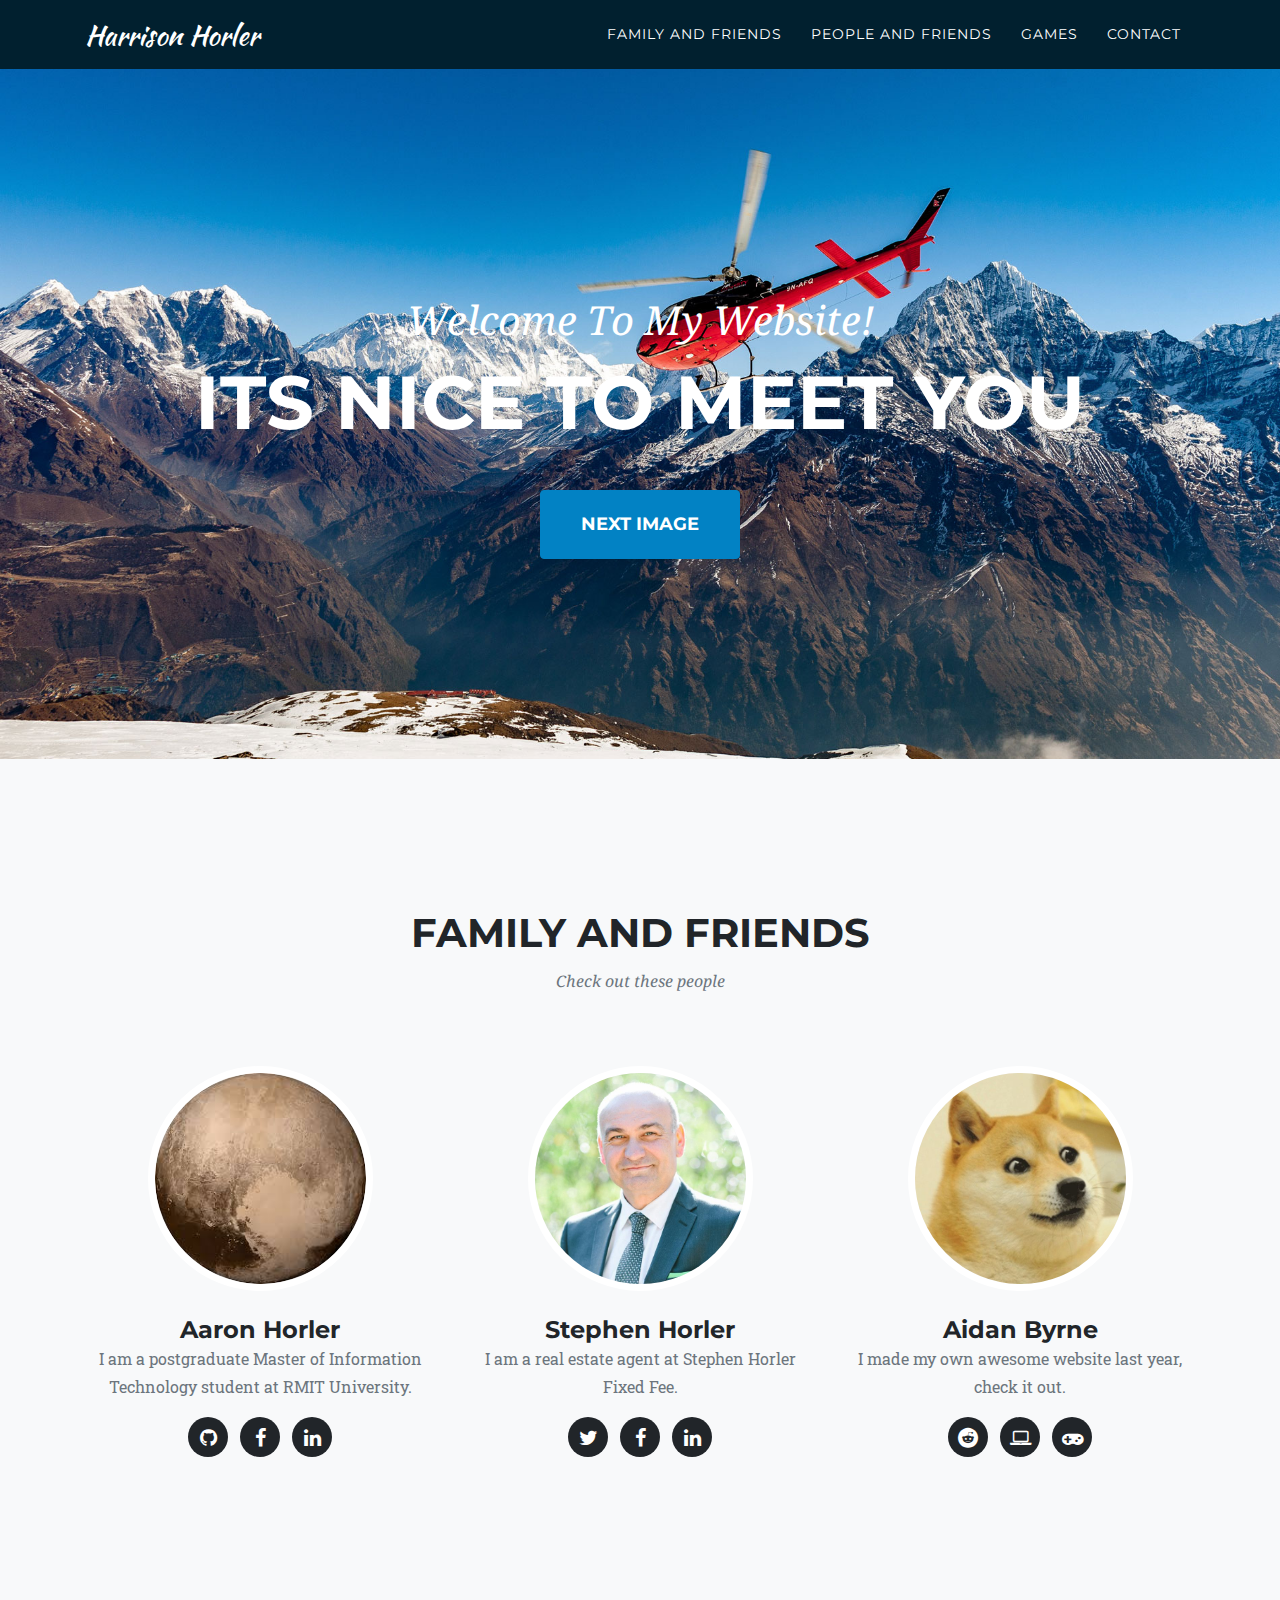
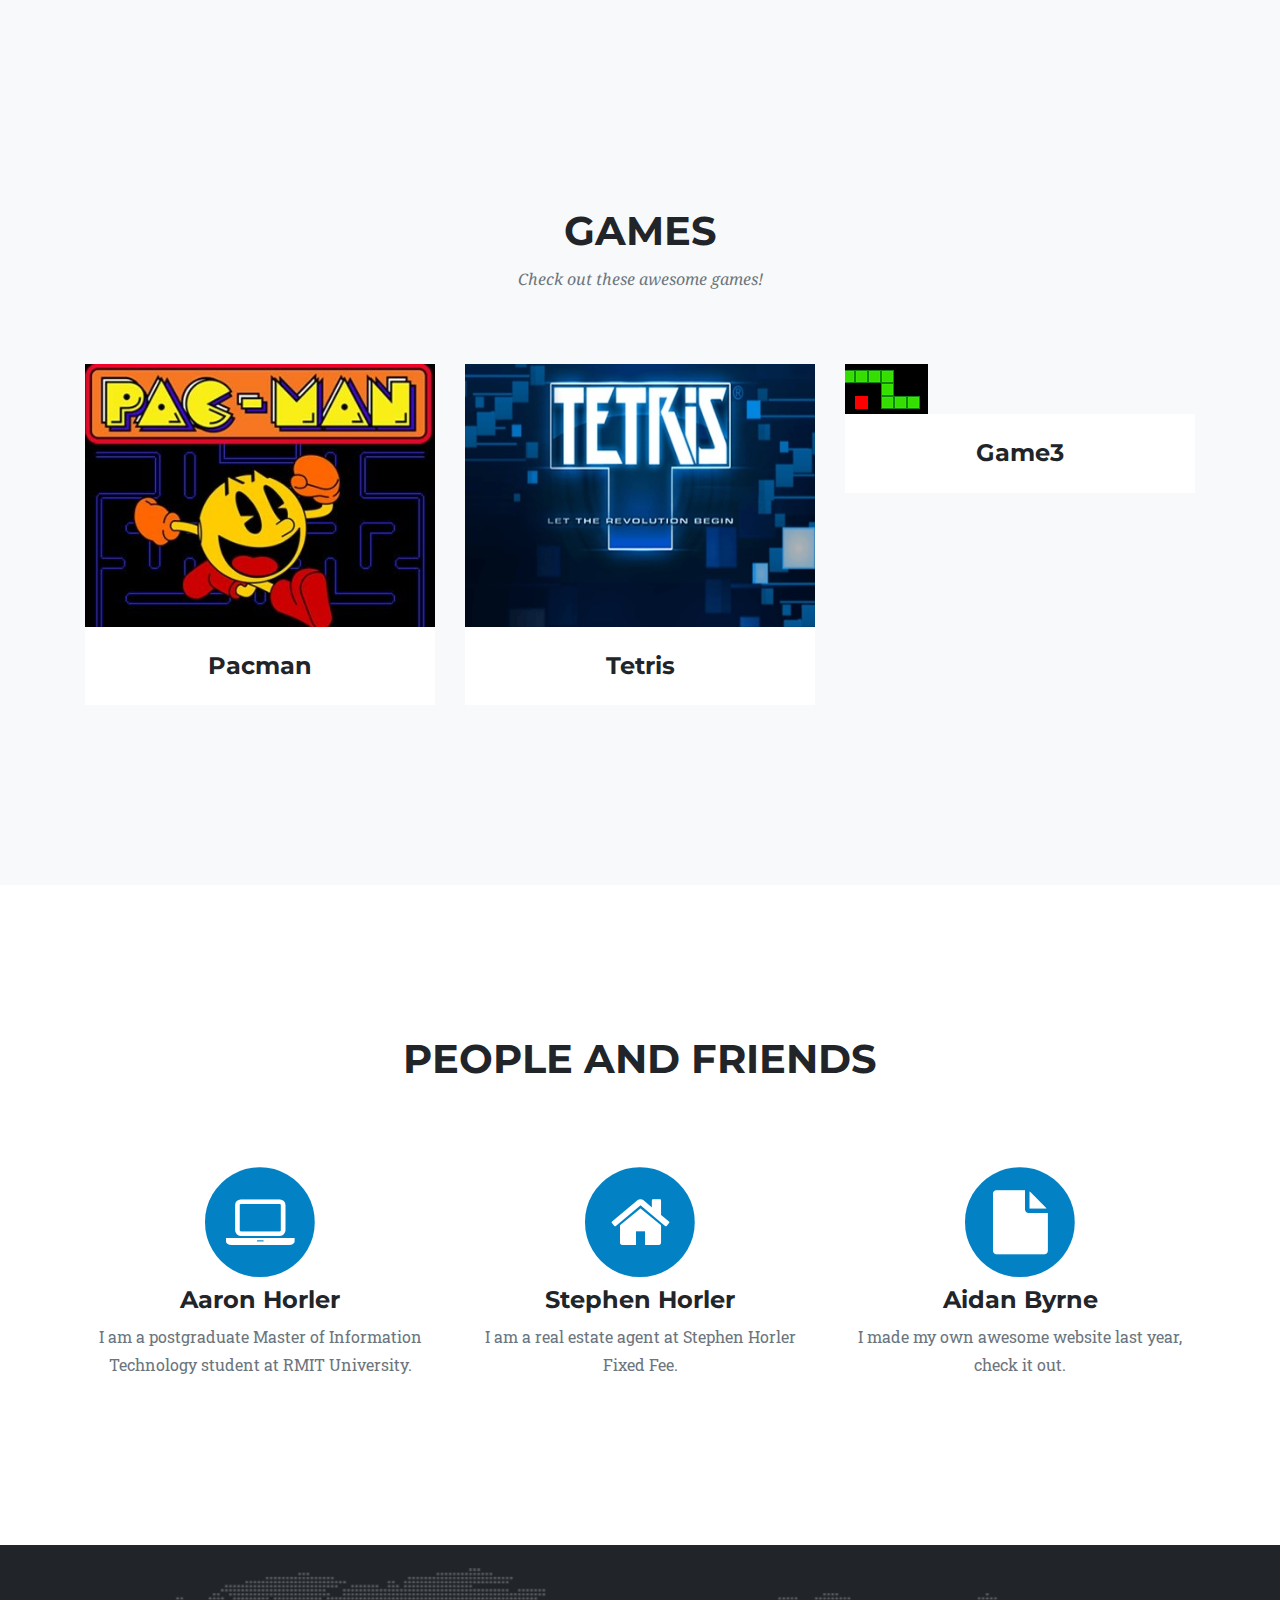
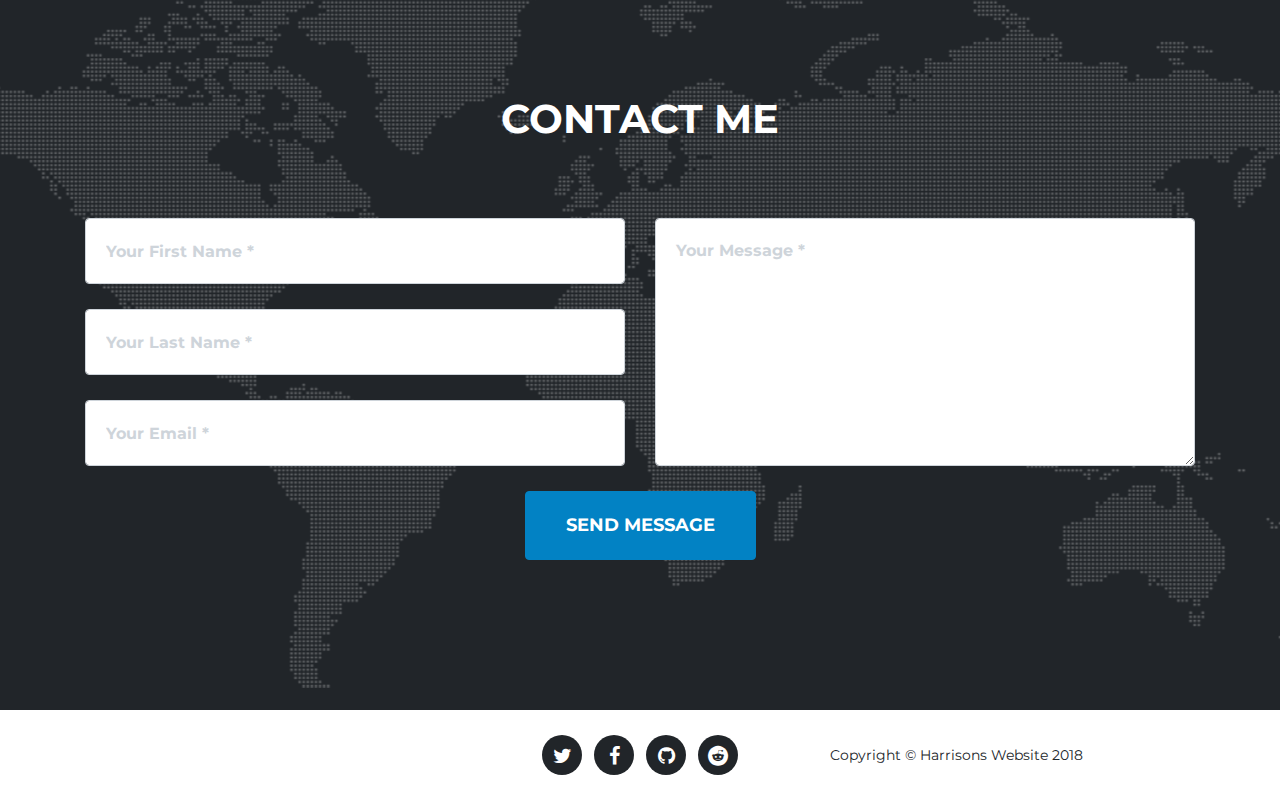
==== commit 9422895c: "hhh" ====
--- a/index.html
+++ b/index.html
@@ -43,6 +43,9 @@
         </button>
         <div class="collapse navbar-collapse" id="navbarResponsive">
           <ul class="navbar-nav text-uppercase ml-auto">
+            <li class="nav-item">
+              <a class="nav-link js-scroll-trigger" href="#family-and-friends">Family and friends</a>
+           </li>
             <li class="nav-item">
               <a class="nav-link js-scroll-trigger" href="#people-and-friends">people and friends</a>
             </li>
@@ -138,7 +141,7 @@
                   </a>
                 </li>
                 <li class="list-inline-item">
-                  <a href="#">
+                  <a href="https://scratch.mit.edu/users/Ironman23579/">
                     <i class="fa fa-laptop"></i>
                   </a>
                 </li>
@@ -149,12 +152,6 @@
                 </li>
               </ul>
             </div>
-          </div>
-        </div>
-        <div class="row">
-          <div class="col-lg-8 mx-auto text-center">
-            <p class="large text-muted"></p>
-          </div>
         </div>
       </div>
     </section>
@@ -208,7 +205,7 @@
             </a>
             <div class="portfolio-caption">
               <h4>Game3</h4>
-              <p class="text-muted">Identity</p>
+              <p class="text-muted"></p>
             </div>
           </div>
         </div>
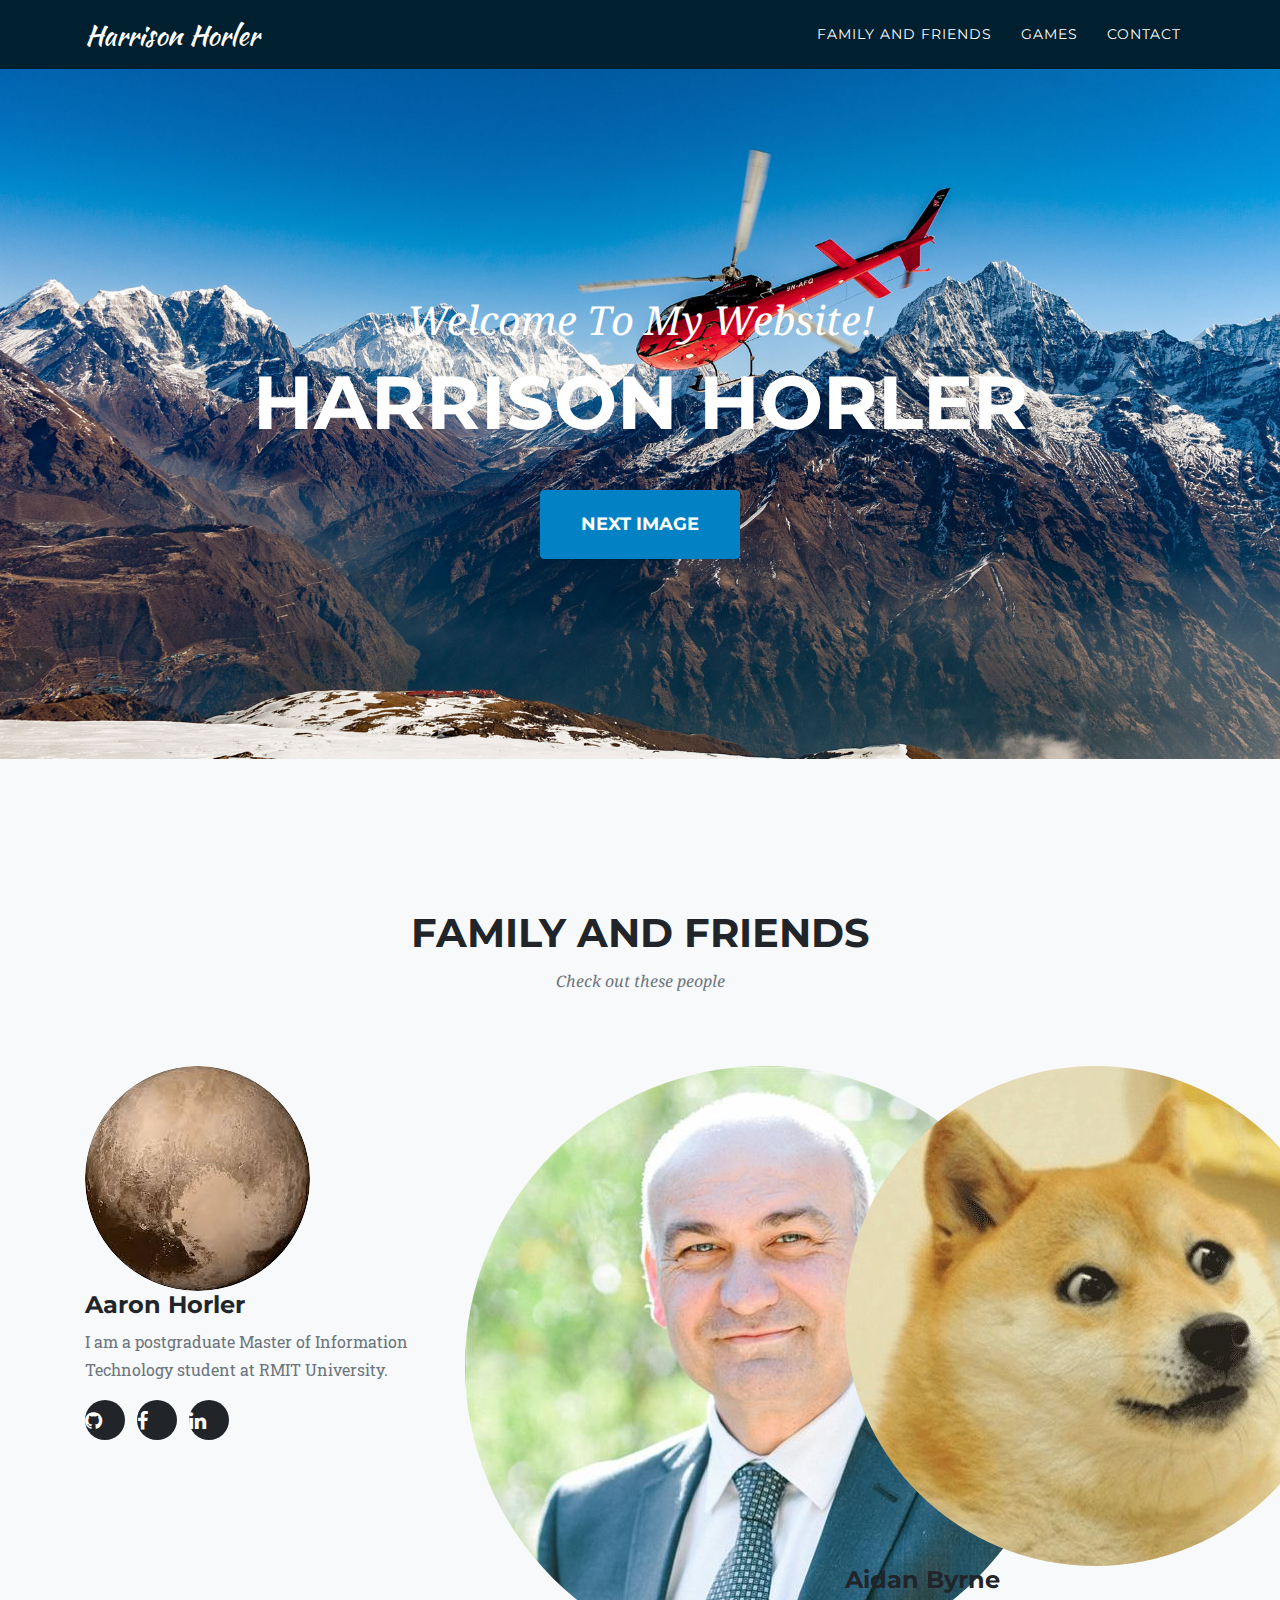
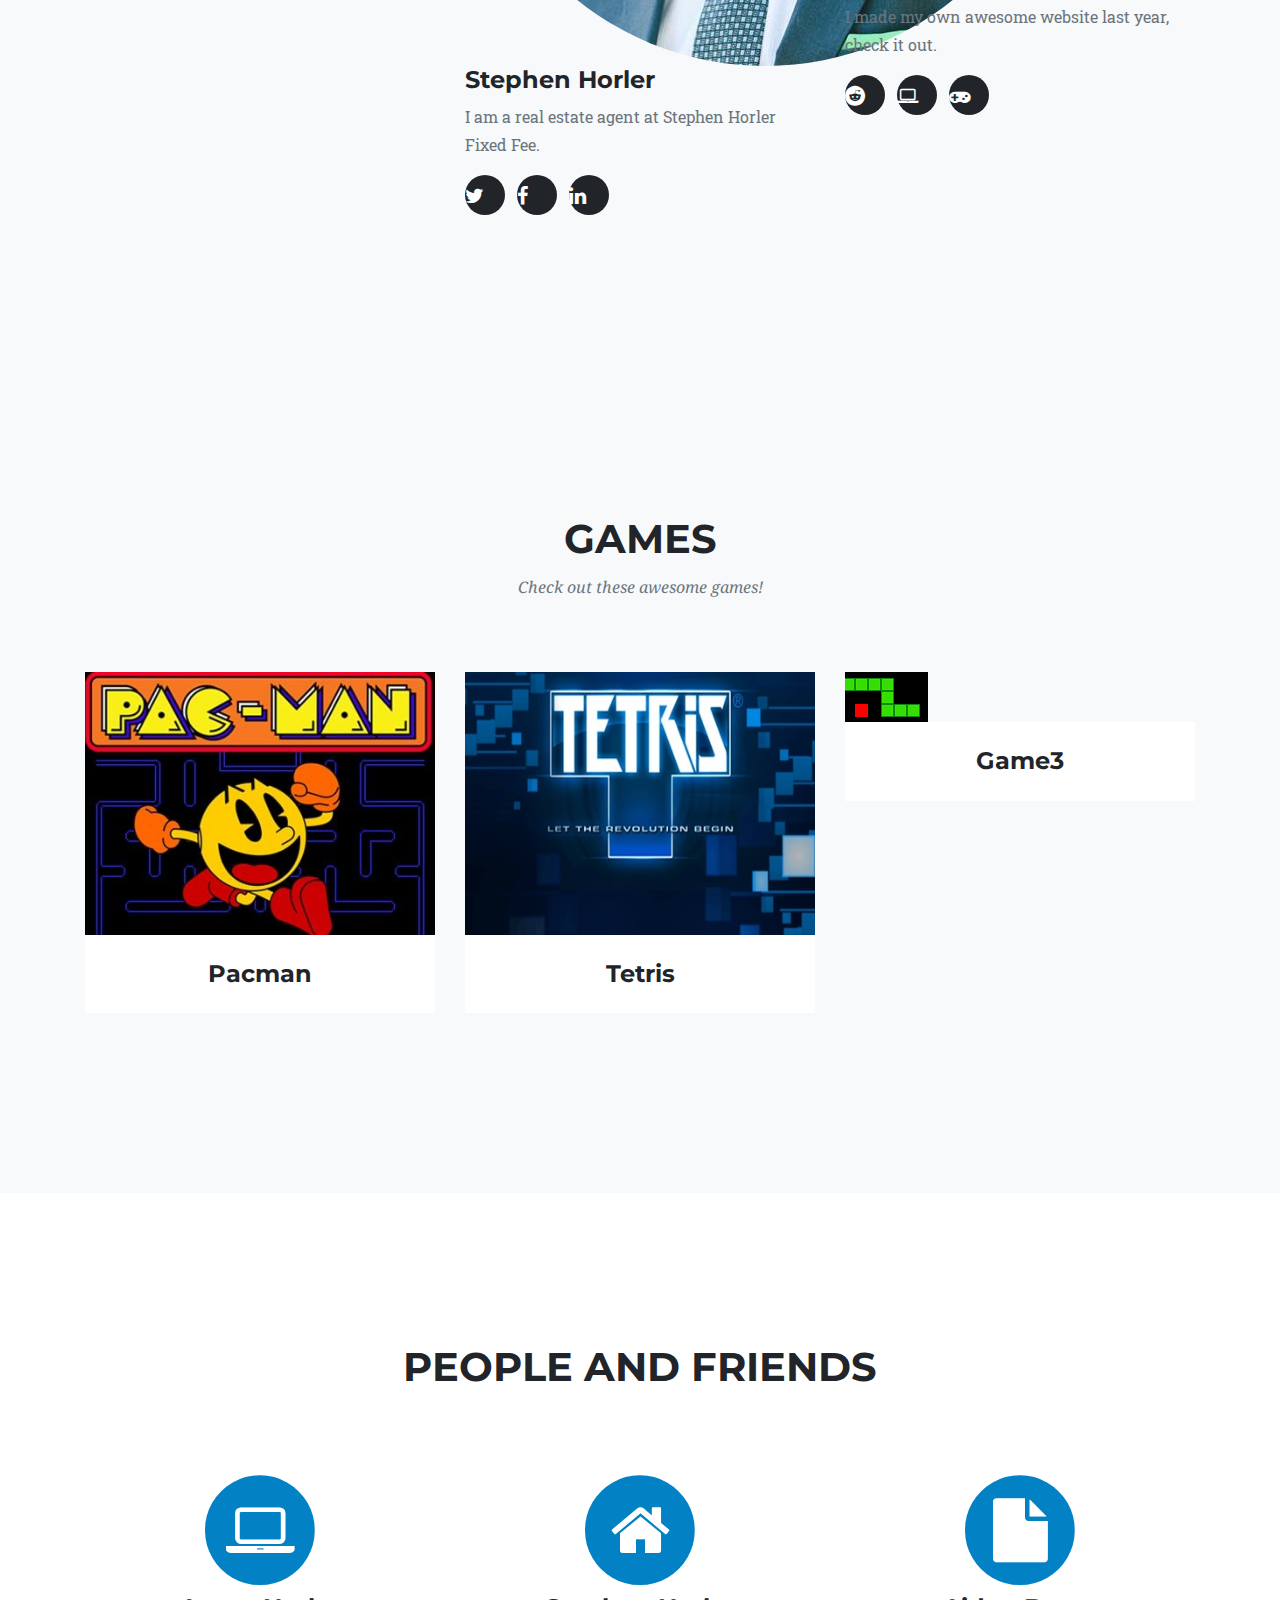
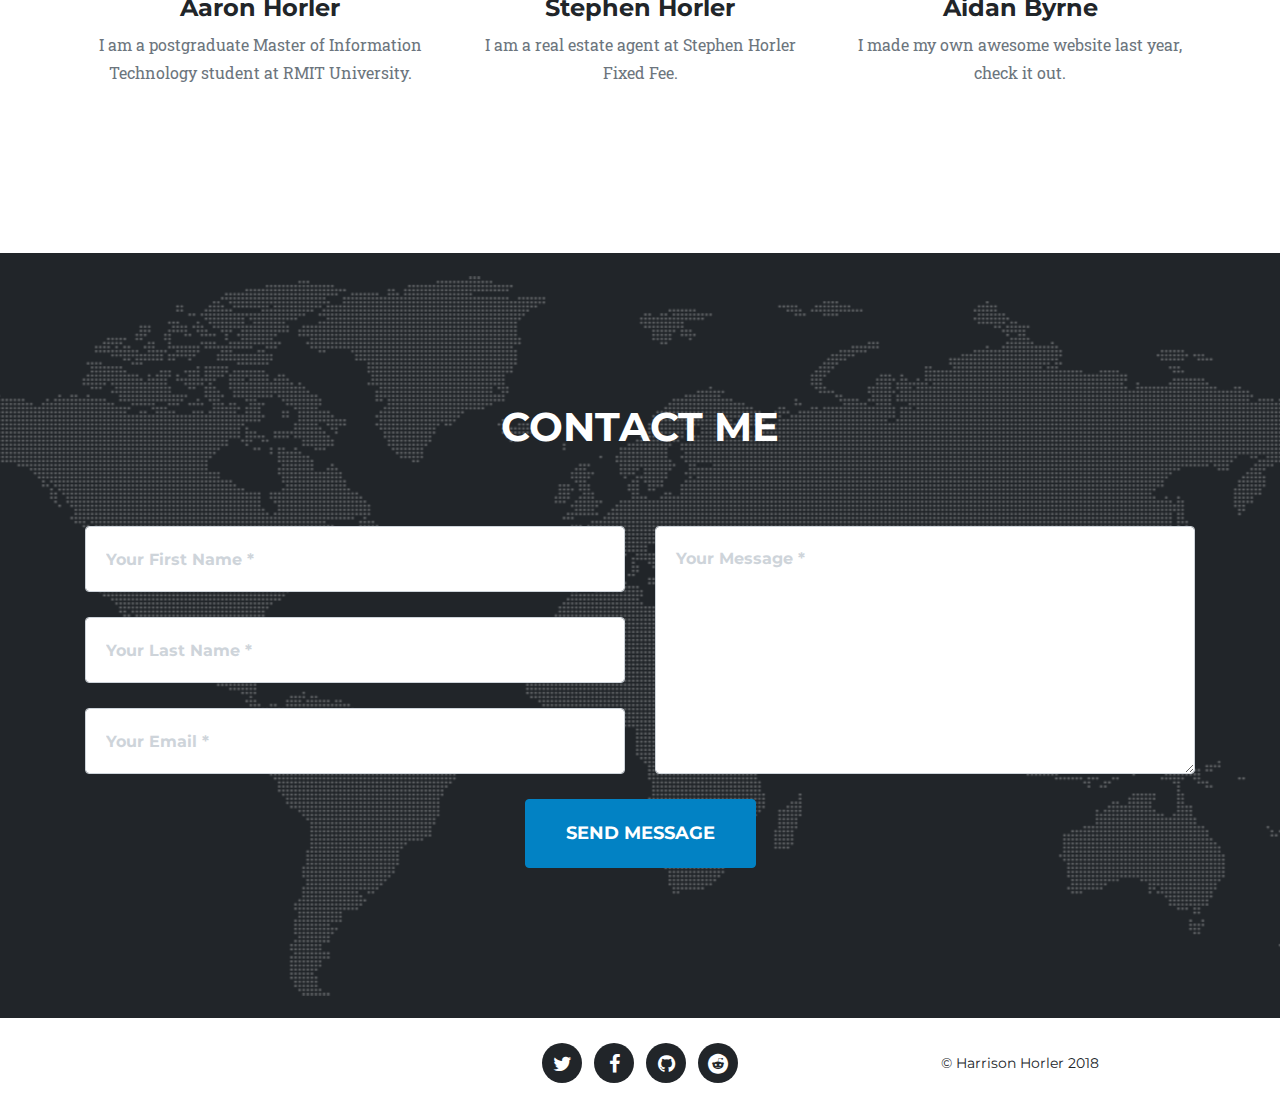
==== commit b358c8df: "New" ====
--- a/index.html
+++ b/index.html
@@ -5,8 +5,18 @@
 
     <meta charset="utf-8">
     <meta name="viewport" content="width=device-width, initial-scale=1, shrink-to-fit=no">
-    <meta name="description" content="">
+    <meta name="description" content="Welcome To My Website!">
     <meta name="author" content="Harrison Horler">
+    <meta name="url" content="https://harrisonhorler.com">
+    <link rel="canonical" href="https://harrisonhorler.com">
+
+    <!-- Privacy -->
+    <meta name="referrer" content="no-referrer">
+    <meta http-equiv="x-dns-prefetch-control" content="off">
+    <meta name="format-detection" content="telephone=no">
+    <meta name="format-detection" content="date=no">
+    <meta name="format-detection" content="address=no">
+    <meta name="format-detection" content="email=no">
 
     <title>Harrisons Website</title>
 
@@ -21,13 +31,13 @@
     <link href='https://fonts.googleapis.com/css?family=Roboto+Slab:400,100,300,700' rel='stylesheet' type='text/css'>
 
     <!-- Custom styles for this template -->
-    <link href="css/agency.css" rel="stylesheet">
+    <link href="css/agency.min.css" rel="stylesheet">
 
     <link rel="apple-touch-icon" sizes="180x180" href="apple-touch-icon.png">
     <link rel="icon" type="image/png" sizes="32x32" href="favicon-32x32.png">
     <link rel="icon" type="image/png" sizes="16x16" href="favicon-16x16.png">
     <link rel="manifest" href="manifest.json">
-    <meta name="theme-color" content="#ffffff">
+    <meta name="theme-color" content="#01202f">
 
   </head>
 
@@ -46,8 +56,6 @@
             <li class="nav-item">
               <a class="nav-link js-scroll-trigger" href="#family-and-friends">Family and friends</a>
            </li>
-            <li class="nav-item">
-              <a class="nav-link js-scroll-trigger" href="#people-and-friends">people and friends</a>
             </li>
             <li class="nav-item">
               <a class="nav-link js-scroll-trigger" href="#portfolio">Games</a>
@@ -65,8 +73,8 @@
       <div class="container">
         <div class="intro-text">
           <div class="intro-lead-in">Welcome To My Website!</div>
-          <div class="intro-heading text-uppercase">Its nice to meet you</div>
-          <button id="next-image" class="btn btn-primary btn-xl text-uppercase js-scroll-trigger">next image</button>
+          <div class="intro-heading text-uppercase">Harrison Horler</div>
+          <button id="next-image" class="btn btn-primary btn-xl text-uppercase js-scroll-trigger">Next Image</button>
         </div>
       </div>
     </header>
@@ -76,7 +84,7 @@
       <div class="container">
         <div class="row">
           <div class="col-lg-12 text-center">
-            <h2 class="section-heading text-uppercase">family and friends</h2>
+            <h2 class="section-heading text-uppercase">Family and Friends</h2>
             <h3 class="section-subheading text-muted">Check out these people</h3>
           </div>
         </div>
@@ -326,7 +334,13 @@
               </li>
             </ul>
           </div>
-          <span class="copyright">Copyright © Harrisons Website 2018</span>
+          <div class="col-md-4">
+            <ul class="list-inline quicklinks">
+              <li class="list-inline-item">
+                <p>&copy; Harrison Horler 2018</p>
+              </li>
+            </ul>
+          </div>
         </div>
       </div>
     </footer>
@@ -443,12 +457,12 @@
     <script src="vendor/jquery-easing/jquery.easing.min.js"></script>
 
     <!-- Contact form JavaScript -->
-    <script src="js/jqBootstrapValidation.js"></script>
-    <script src="js/contact_me.js"></script>
+    <script src="js/jqBootstrapValidation.js" defer></script>
+    <script src="js/contact_me.min.js" defer></script>
 
     <!-- Custom scripts for this template -->
-    <script src="js/agency.min.js"></script>
-    <script src="js/custom.js"></script>
+    <script src="js/agency.min.js" defer></script>
+    <script src="js/custom.min.js" defer></script>
 
 
   </body>
--- a/css/agency.min.css
+++ b/css/agency.min.css
@@ -0,0 +1 @@
+body{overflow-x:hidden;font-family:'Roboto Slab','Helvetica Neue',Helvetica,Arial,sans-serif}p{line-height:1.75}a,a:hover{color:#0282c4}.text-primary{color:#0282c4!important}h1,h2,h3,h4,h5,h6{font-weight:700;font-family:Montserrat,'Helvetica Neue',Helvetica,Arial,sans-serif}section{padding:100px 0}section h2.section-heading{font-size:40px;margin-top:0;margin-bottom:15px}section h3.section-subheading{font-size:16px;font-weight:400;font-style:italic;margin-bottom:75px;text-transform:none;font-family:'Droid Serif','Helvetica Neue',Helvetica,Arial,sans-serif}#mainNav .navbar-toggler,.btn{font-family:Montserrat,'Helvetica Neue',Helvetica,Arial,sans-serif}@media (min-width:768px){section{padding:150px 0}}.btn{font-weight:700}.btn-xl{font-size:18px;padding:20px 40px}.btn-primary{background-color:#0282c4;border-color:#0282c4}.btn-primary:active,.btn-primary:focus,.btn-primary:hover{background-color:#0282c4!important;border-color:#0282c4!important;color:#fff}.btn-primary:active,.btn-primary:focus{box-shadow:0 0 0 .2rem rgba(2,130,196,.5)!important}::-moz-selection{background:#0282c4;text-shadow:none}::selection{background:#0282c4;text-shadow:none}img::selection{background:0 0}img::-moz-selection{background:0 0}#mainNav{background-color:#01202f}#mainNav .navbar-toggler{font-size:12px;right:0;padding:13px;text-transform:uppercase;color:#fff;border:0;background-color:#0282c4}#mainNav .navbar-brand{color:#fff;font-family:'Kaushan Script','Helvetica Neue',Helvetica,Arial,cursive}#mainNav .navbar-brand.active,#mainNav .navbar-brand:active,#mainNav .navbar-brand:focus,#mainNav .navbar-brand:hover{color:#fff}#mainNav .navbar-nav .nav-item .nav-link{font-size:90%;font-weight:400;padding:.75em 0;letter-spacing:1px;color:#fff;font-family:Montserrat,'Helvetica Neue',Helvetica,Arial,sans-serif}#mainNav .navbar-nav .nav-item .nav-link.active,#mainNav .navbar-nav .nav-item .nav-link:hover{color:#0282c4}@media (min-width:992px){#mainNav{-webkit-transition:padding-top .3s,padding-bottom .3s;-moz-transition:padding-top .3s,padding-bottom .3s;transition:padding-top .3s,padding-bottom .3s;border:none}#mainNav .navbar-brand{font-size:1.75em;-webkit-transition:all .3s;-moz-transition:all .3s;transition:all .3s}#mainNav .navbar-nav .nav-item .nav-link{padding:1.1em 1em!important}#mainNav.navbar-shrink{padding-top:0;padding-bottom:0;background-color:#01202f}#mainNav.navbar-shrink .navbar-brand{font-size:1.25em;padding:12px 0}}header.masthead{text-align:center;color:#fff;background-image:url(../img/header/1.jpg);background-repeat:no-repeat;background-attachment:scroll;background-position:center center;-webkit-background-size:cover;-moz-background-size:cover;-o-background-size:cover;background-size:cover;-webkit-transition:all ease .5s;-moz-transition:all ease .5s;transition:all ease .5s}header.masthead .intro-text{padding-top:150px;padding-bottom:100px}header.masthead .intro-text .intro-lead-in{font-size:22px;font-style:italic;line-height:22px;margin-bottom:25px;font-family:'Droid Serif','Helvetica Neue',Helvetica,Arial,sans-serif}header.masthead .intro-text .intro-heading{font-size:50px;font-weight:700;line-height:50px;margin-bottom:25px;font-family:Montserrat,'Helvetica Neue',Helvetica,Arial,sans-serif}@media (min-width:768px){header.masthead .intro-text{padding-top:300px;padding-bottom:200px}header.masthead .intro-text .intro-lead-in{font-size:40px;font-style:italic;line-height:40px;margin-bottom:25px;font-family:'Droid Serif','Helvetica Neue',Helvetica,Arial,sans-serif}header.masthead .intro-text .intro-heading{font-size:75px;font-weight:700;line-height:75px;margin-bottom:50px;font-family:Montserrat,'Helvetica Neue',Helvetica,Arial,sans-serif}}#portfolio .portfolio-item .portfolio-caption p,.portfolio-modal .modal-content p.item-intro{font-style:italic;font-family:'Droid Serif','Helvetica Neue',Helvetica,Arial,sans-serif}.service-heading{margin:15px 0;text-transform:none}#portfolio .portfolio-item{right:0;margin:0 0 15px}#portfolio .portfolio-item .portfolio-link{position:relative;display:block;max-width:400px;margin:0 auto;cursor:pointer}#portfolio .portfolio-item .portfolio-link .portfolio-hover{position:absolute;width:100%;height:100%;-webkit-transition:all ease .5s;-moz-transition:all ease .5s;transition:all ease .5s;opacity:0;background:#0282c4}#portfolio .portfolio-item .portfolio-link .portfolio-hover:hover{opacity:1}#portfolio .portfolio-item .portfolio-link .portfolio-hover .portfolio-hover-content{font-size:20px;position:absolute;top:50%;width:100%;height:20px;margin-top:-12px;text-align:center;color:#fff}#portfolio .portfolio-item .portfolio-link .portfolio-hover .portfolio-hover-content i{margin-top:-12px}#portfolio .portfolio-item .portfolio-link .portfolio-hover .portfolio-hover-content h3,#portfolio .portfolio-item .portfolio-link .portfolio-hover .portfolio-hover-content h4{margin:0}#portfolio .portfolio-item .portfolio-caption{max-width:400px;margin:0 auto;padding:25px;text-align:center;background-color:#fff}#portfolio .portfolio-item .portfolio-caption h4{margin:0;text-transform:none}#portfolio .portfolio-item .portfolio-caption p{font-size:16px;margin:0}#portfolio *{z-index:2}@media (min-width:767px){#portfolio .portfolio-item{margin:0 0 30px}}.portfolio-modal{padding-right:0!important}.portfolio-modal .modal-dialog{margin:1rem;max-width:100vw}.portfolio-modal .modal-content{padding:100px 0;text-align:center}.portfolio-modal .modal-content h2{font-size:3em;margin-bottom:15px}.portfolio-modal .modal-content p{margin-bottom:30px}.portfolio-modal .modal-content p.item-intro{font-size:16px;margin:20px 0 30px}footer span.copyright,footer ul.quicklinks{font-size:90%;text-transform:none;font-family:Montserrat,'Helvetica Neue',Helvetica,Arial,sans-serif;line-height:40px}.portfolio-modal .modal-content ul.list-inline{margin-top:0;margin-bottom:30px}.portfolio-modal .modal-content img{margin-bottom:30px}.portfolio-modal .modal-content button{cursor:pointer}.portfolio-modal .close-modal{position:absolute;top:25px;right:25px;width:75px;height:75px;cursor:pointer;background-color:transparent}.portfolio-modal .close-modal:hover{opacity:.3}.portfolio-modal .close-modal .lr{z-index:1051;width:1px;height:75px;margin-left:35px;-webkit-transform:rotate(45deg);-ms-transform:rotate(45deg);transform:rotate(45deg);background-color:#212529}.portfolio-modal .close-modal .lr .rl{z-index:1052;width:1px;height:75px;-webkit-transform:rotate(90deg);-ms-transform:rotate(90deg);transform:rotate(90deg);background-color:#212529}section#contact{background-color:#212529;background-image:url(../img/map-image.png);background-repeat:no-repeat;background-position:center}section#contact .section-heading{color:#fff}section#contact .form-group{margin-bottom:25px}section#contact .form-group input,section#contact .form-group textarea{padding:20px}section#contact .form-group input.form-control{height:auto}section#contact .form-group textarea.form-control{height:248px}section#contact .form-control:focus{border-color:#0282c4;box-shadow:none}section#contact ::-webkit-input-placeholder{font-weight:700;color:#ced4da;font-family:Montserrat,'Helvetica Neue',Helvetica,Arial,sans-serif}section#contact :-moz-placeholder{font-weight:700;color:#ced4da;font-family:Montserrat,'Helvetica Neue',Helvetica,Arial,sans-serif}section#contact ::-moz-placeholder{font-weight:700;color:#ced4da;font-family:Montserrat,'Helvetica Neue',Helvetica,Arial,sans-serif}section#contact :-ms-input-placeholder{font-weight:700;color:#ced4da;font-family:Montserrat,'Helvetica Neue',Helvetica,Arial,sans-serif}footer{padding:25px 0;text-align:center}footer ul.quicklinks,ul.social-buttons{margin-bottom:0}ul.social-buttons li a{font-size:20px;line-height:40px;display:block;width:40px;height:40px;-webkit-transition:all .3s;-moz-transition:all .3s;transition:all .3s;color:#fff;border-radius:100%;outline:0;background-color:#212529}ul.social-buttons li a:active,ul.social-buttons li a:focus,ul.social-buttons li a:hover{background-color:#0282c4}
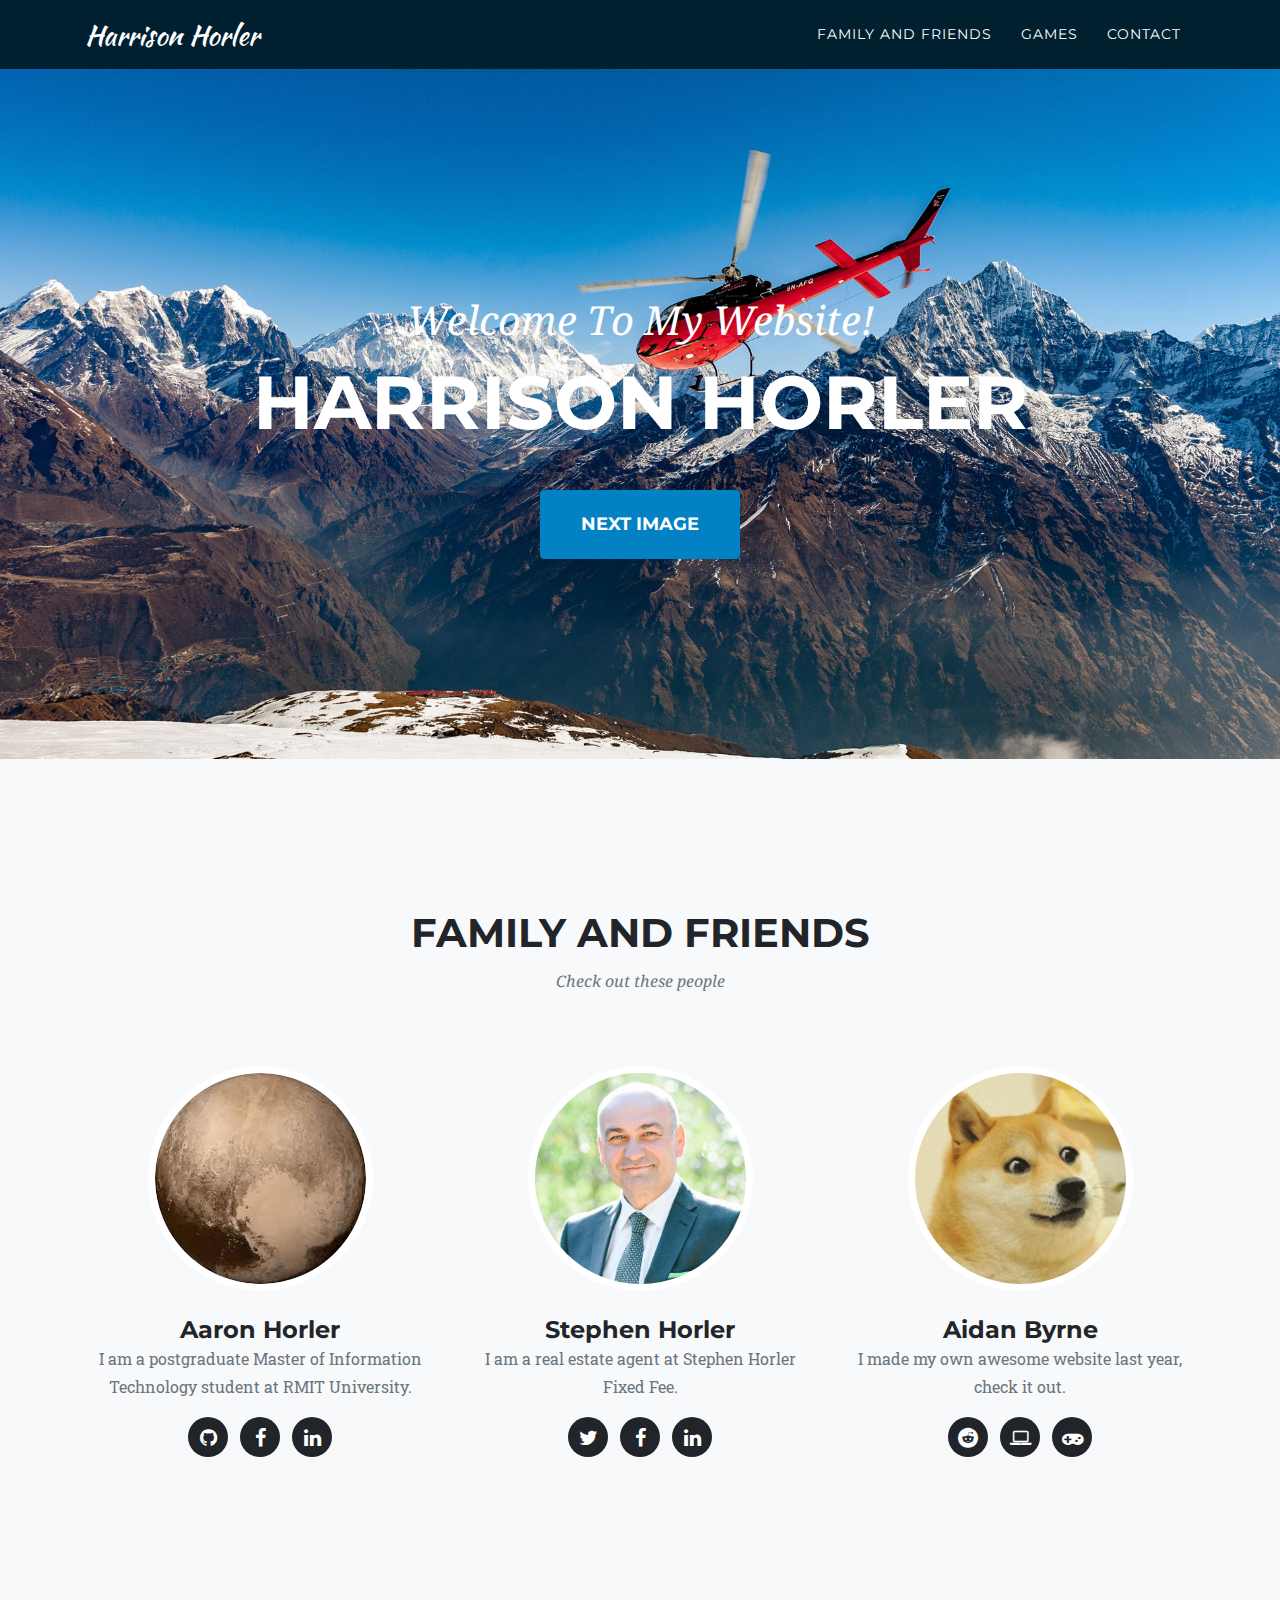
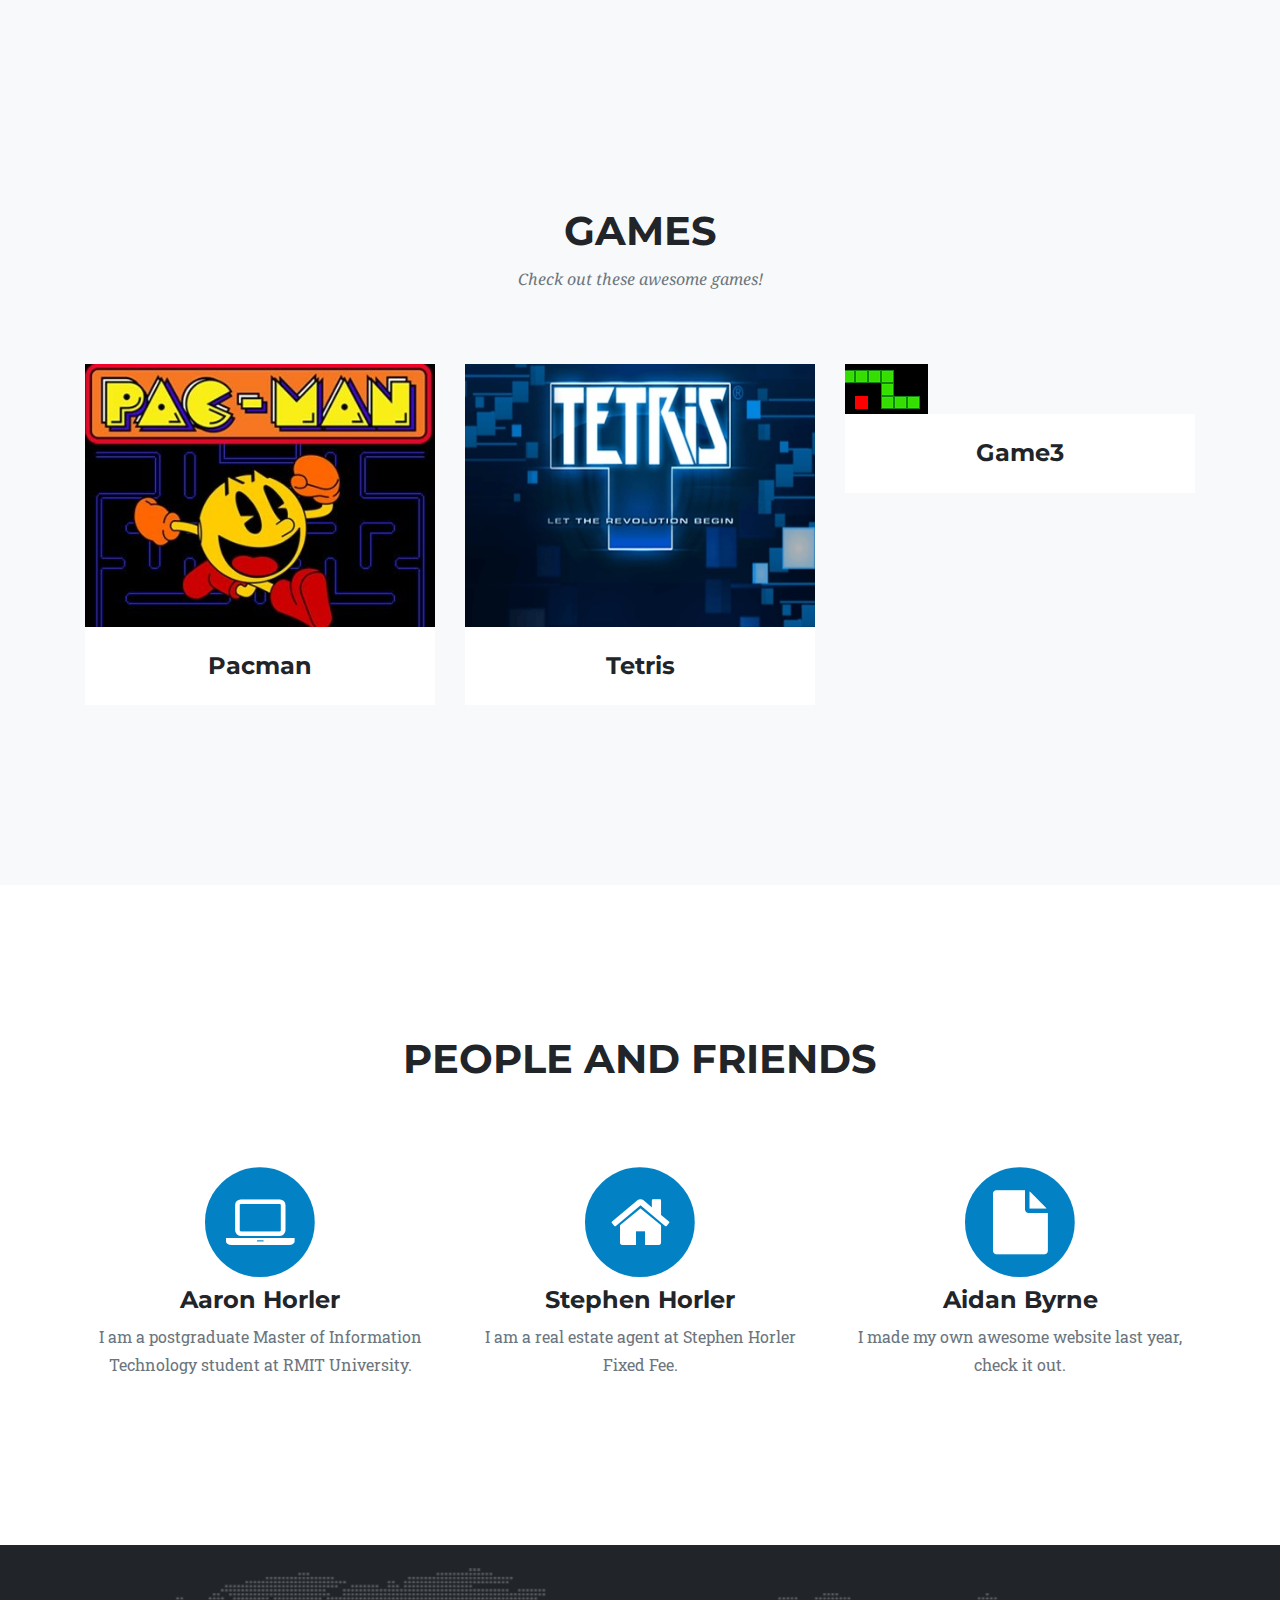
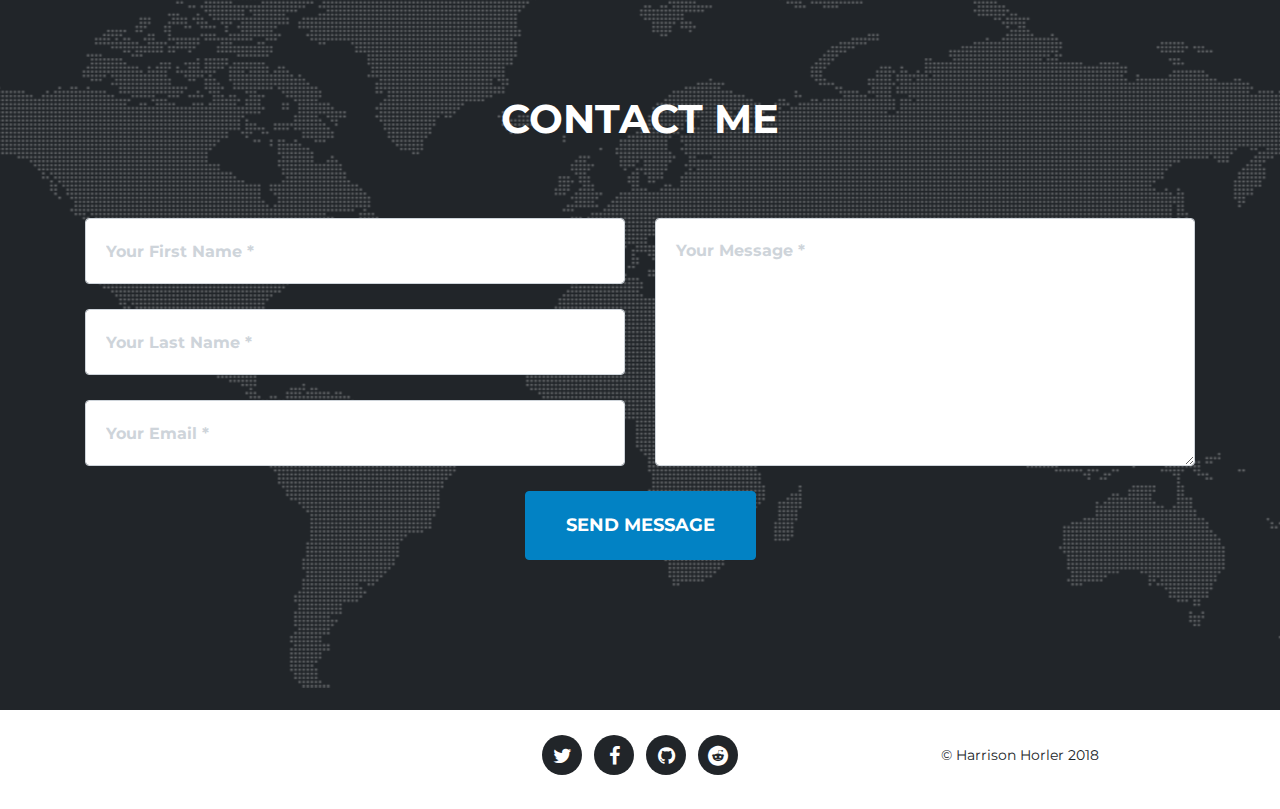
==== commit e817e39a: "CSS fix" ====
--- a/index.html
+++ b/index.html
@@ -160,6 +160,7 @@
                 </li>
               </ul>
             </div>
+          </div>
         </div>
       </div>
     </section>
--- a/css/agency.min.css
+++ b/css/agency.min.css
@@ -1 +1 @@
-body{overflow-x:hidden;font-family:'Roboto Slab','Helvetica Neue',Helvetica,Arial,sans-serif}p{line-height:1.75}a,a:hover{color:#0282c4}.text-primary{color:#0282c4!important}h1,h2,h3,h4,h5,h6{font-weight:700;font-family:Montserrat,'Helvetica Neue',Helvetica,Arial,sans-serif}section{padding:100px 0}section h2.section-heading{font-size:40px;margin-top:0;margin-bottom:15px}section h3.section-subheading{font-size:16px;font-weight:400;font-style:italic;margin-bottom:75px;text-transform:none;font-family:'Droid Serif','Helvetica Neue',Helvetica,Arial,sans-serif}#mainNav .navbar-toggler,.btn{font-family:Montserrat,'Helvetica Neue',Helvetica,Arial,sans-serif}@media (min-width:768px){section{padding:150px 0}}.btn{font-weight:700}.btn-xl{font-size:18px;padding:20px 40px}.btn-primary{background-color:#0282c4;border-color:#0282c4}.btn-primary:active,.btn-primary:focus,.btn-primary:hover{background-color:#0282c4!important;border-color:#0282c4!important;color:#fff}.btn-primary:active,.btn-primary:focus{box-shadow:0 0 0 .2rem rgba(2,130,196,.5)!important}::-moz-selection{background:#0282c4;text-shadow:none}::selection{background:#0282c4;text-shadow:none}img::selection{background:0 0}img::-moz-selection{background:0 0}#mainNav{background-color:#01202f}#mainNav .navbar-toggler{font-size:12px;right:0;padding:13px;text-transform:uppercase;color:#fff;border:0;background-color:#0282c4}#mainNav .navbar-brand{color:#fff;font-family:'Kaushan Script','Helvetica Neue',Helvetica,Arial,cursive}#mainNav .navbar-brand.active,#mainNav .navbar-brand:active,#mainNav .navbar-brand:focus,#mainNav .navbar-brand:hover{color:#fff}#mainNav .navbar-nav .nav-item .nav-link{font-size:90%;font-weight:400;padding:.75em 0;letter-spacing:1px;color:#fff;font-family:Montserrat,'Helvetica Neue',Helvetica,Arial,sans-serif}#mainNav .navbar-nav .nav-item .nav-link.active,#mainNav .navbar-nav .nav-item .nav-link:hover{color:#0282c4}@media (min-width:992px){#mainNav{-webkit-transition:padding-top .3s,padding-bottom .3s;-moz-transition:padding-top .3s,padding-bottom .3s;transition:padding-top .3s,padding-bottom .3s;border:none}#mainNav .navbar-brand{font-size:1.75em;-webkit-transition:all .3s;-moz-transition:all .3s;transition:all .3s}#mainNav .navbar-nav .nav-item .nav-link{padding:1.1em 1em!important}#mainNav.navbar-shrink{padding-top:0;padding-bottom:0;background-color:#01202f}#mainNav.navbar-shrink .navbar-brand{font-size:1.25em;padding:12px 0}}header.masthead{text-align:center;color:#fff;background-image:url(../img/header/1.jpg);background-repeat:no-repeat;background-attachment:scroll;background-position:center center;-webkit-background-size:cover;-moz-background-size:cover;-o-background-size:cover;background-size:cover;-webkit-transition:all ease .5s;-moz-transition:all ease .5s;transition:all ease .5s}header.masthead .intro-text{padding-top:150px;padding-bottom:100px}header.masthead .intro-text .intro-lead-in{font-size:22px;font-style:italic;line-height:22px;margin-bottom:25px;font-family:'Droid Serif','Helvetica Neue',Helvetica,Arial,sans-serif}header.masthead .intro-text .intro-heading{font-size:50px;font-weight:700;line-height:50px;margin-bottom:25px;font-family:Montserrat,'Helvetica Neue',Helvetica,Arial,sans-serif}@media (min-width:768px){header.masthead .intro-text{padding-top:300px;padding-bottom:200px}header.masthead .intro-text .intro-lead-in{font-size:40px;font-style:italic;line-height:40px;margin-bottom:25px;font-family:'Droid Serif','Helvetica Neue',Helvetica,Arial,sans-serif}header.masthead .intro-text .intro-heading{font-size:75px;font-weight:700;line-height:75px;margin-bottom:50px;font-family:Montserrat,'Helvetica Neue',Helvetica,Arial,sans-serif}}#portfolio .portfolio-item .portfolio-caption p,.portfolio-modal .modal-content p.item-intro{font-style:italic;font-family:'Droid Serif','Helvetica Neue',Helvetica,Arial,sans-serif}.service-heading{margin:15px 0;text-transform:none}#portfolio .portfolio-item{right:0;margin:0 0 15px}#portfolio .portfolio-item .portfolio-link{position:relative;display:block;max-width:400px;margin:0 auto;cursor:pointer}#portfolio .portfolio-item .portfolio-link .portfolio-hover{position:absolute;width:100%;height:100%;-webkit-transition:all ease .5s;-moz-transition:all ease .5s;transition:all ease .5s;opacity:0;background:#0282c4}#portfolio .portfolio-item .portfolio-link .portfolio-hover:hover{opacity:1}#portfolio .portfolio-item .portfolio-link .portfolio-hover .portfolio-hover-content{font-size:20px;position:absolute;top:50%;width:100%;height:20px;margin-top:-12px;text-align:center;color:#fff}#portfolio .portfolio-item .portfolio-link .portfolio-hover .portfolio-hover-content i{margin-top:-12px}#portfolio .portfolio-item .portfolio-link .portfolio-hover .portfolio-hover-content h3,#portfolio .portfolio-item .portfolio-link .portfolio-hover .portfolio-hover-content h4{margin:0}#portfolio .portfolio-item .portfolio-caption{max-width:400px;margin:0 auto;padding:25px;text-align:center;background-color:#fff}#portfolio .portfolio-item .portfolio-caption h4{margin:0;text-transform:none}#portfolio .portfolio-item .portfolio-caption p{font-size:16px;margin:0}#portfolio *{z-index:2}@media (min-width:767px){#portfolio .portfolio-item{margin:0 0 30px}}.portfolio-modal{padding-right:0!important}.portfolio-modal .modal-dialog{margin:1rem;max-width:100vw}.portfolio-modal .modal-content{padding:100px 0;text-align:center}.portfolio-modal .modal-content h2{font-size:3em;margin-bottom:15px}.portfolio-modal .modal-content p{margin-bottom:30px}.portfolio-modal .modal-content p.item-intro{font-size:16px;margin:20px 0 30px}footer span.copyright,footer ul.quicklinks{font-size:90%;text-transform:none;font-family:Montserrat,'Helvetica Neue',Helvetica,Arial,sans-serif;line-height:40px}.portfolio-modal .modal-content ul.list-inline{margin-top:0;margin-bottom:30px}.portfolio-modal .modal-content img{margin-bottom:30px}.portfolio-modal .modal-content button{cursor:pointer}.portfolio-modal .close-modal{position:absolute;top:25px;right:25px;width:75px;height:75px;cursor:pointer;background-color:transparent}.portfolio-modal .close-modal:hover{opacity:.3}.portfolio-modal .close-modal .lr{z-index:1051;width:1px;height:75px;margin-left:35px;-webkit-transform:rotate(45deg);-ms-transform:rotate(45deg);transform:rotate(45deg);background-color:#212529}.portfolio-modal .close-modal .lr .rl{z-index:1052;width:1px;height:75px;-webkit-transform:rotate(90deg);-ms-transform:rotate(90deg);transform:rotate(90deg);background-color:#212529}section#contact{background-color:#212529;background-image:url(../img/map-image.png);background-repeat:no-repeat;background-position:center}section#contact .section-heading{color:#fff}section#contact .form-group{margin-bottom:25px}section#contact .form-group input,section#contact .form-group textarea{padding:20px}section#contact .form-group input.form-control{height:auto}section#contact .form-group textarea.form-control{height:248px}section#contact .form-control:focus{border-color:#0282c4;box-shadow:none}section#contact ::-webkit-input-placeholder{font-weight:700;color:#ced4da;font-family:Montserrat,'Helvetica Neue',Helvetica,Arial,sans-serif}section#contact :-moz-placeholder{font-weight:700;color:#ced4da;font-family:Montserrat,'Helvetica Neue',Helvetica,Arial,sans-serif}section#contact ::-moz-placeholder{font-weight:700;color:#ced4da;font-family:Montserrat,'Helvetica Neue',Helvetica,Arial,sans-serif}section#contact :-ms-input-placeholder{font-weight:700;color:#ced4da;font-family:Montserrat,'Helvetica Neue',Helvetica,Arial,sans-serif}footer{padding:25px 0;text-align:center}footer ul.quicklinks,ul.social-buttons{margin-bottom:0}ul.social-buttons li a{font-size:20px;line-height:40px;display:block;width:40px;height:40px;-webkit-transition:all .3s;-moz-transition:all .3s;transition:all .3s;color:#fff;border-radius:100%;outline:0;background-color:#212529}ul.social-buttons li a:active,ul.social-buttons li a:focus,ul.social-buttons li a:hover{background-color:#0282c4}
+body{overflow-x:hidden;font-family:'Roboto Slab','Helvetica Neue',Helvetica,Arial,sans-serif}p{line-height:1.75}a,a:hover{color:#0282c4}.text-primary{color:#0282c4!important}h1,h2,h3,h4,h5,h6{font-weight:700;font-family:Montserrat,'Helvetica Neue',Helvetica,Arial,sans-serif}section{padding:100px 0}section h2.section-heading{font-size:40px;margin-top:0;margin-bottom:15px}section h3.section-subheading{font-size:16px;font-weight:400;font-style:italic;margin-bottom:75px;text-transform:none;font-family:'Droid Serif','Helvetica Neue',Helvetica,Arial,sans-serif}#mainNav .navbar-toggler,.btn{font-family:Montserrat,'Helvetica Neue',Helvetica,Arial,sans-serif}@media (min-width:768px){section{padding:150px 0}}.btn{font-weight:700}.btn-xl{font-size:18px;padding:20px 40px}.btn-primary{background-color:#0282c4;border-color:#0282c4}.btn-primary:active,.btn-primary:focus,.btn-primary:hover{background-color:#0282c4!important;border-color:#0282c4!important;color:#fff}.btn-primary:active,.btn-primary:focus{box-shadow:0 0 0 .2rem rgba(2,130,196,.5)!important}::-moz-selection{background:#0282c4;text-shadow:none}::selection{background:#0282c4;text-shadow:none}img::selection{background:0 0}img::-moz-selection{background:0 0}#mainNav{background-color:#01202f}#mainNav .navbar-toggler{font-size:12px;right:0;padding:13px;text-transform:uppercase;color:#fff;border:0;background-color:#0282c4}.service-heading,.timeline .timeline-heading h4.subheading{text-transform:none}#mainNav .navbar-brand{color:#fff;font-family:'Kaushan Script','Helvetica Neue',Helvetica,Arial,cursive}#mainNav .navbar-brand.active,#mainNav .navbar-brand:active,#mainNav .navbar-brand:focus,#mainNav .navbar-brand:hover{color:#fff}#mainNav .navbar-nav .nav-item .nav-link{font-size:90%;font-weight:400;padding:.75em 0;letter-spacing:1px;color:#fff;font-family:Montserrat,'Helvetica Neue',Helvetica,Arial,sans-serif}#mainNav .navbar-nav .nav-item .nav-link.active,#mainNav .navbar-nav .nav-item .nav-link:hover{color:#0282c4}@media (min-width:992px){#mainNav{-webkit-transition:padding-top .3s,padding-bottom .3s;-moz-transition:padding-top .3s,padding-bottom .3s;transition:padding-top .3s,padding-bottom .3s;border:none}#mainNav .navbar-brand{font-size:1.75em;-webkit-transition:all .3s;-moz-transition:all .3s;transition:all .3s}#mainNav .navbar-nav .nav-item .nav-link{padding:1.1em 1em!important}#mainNav.navbar-shrink{padding-top:0;padding-bottom:0;background-color:#01202f}#mainNav.navbar-shrink .navbar-brand{font-size:1.25em;padding:12px 0}}header.masthead{text-align:center;color:#fff;background-image:url(../img/header/1.jpg);background-repeat:no-repeat;background-attachment:scroll;background-position:center center;-webkit-background-size:cover;-moz-background-size:cover;-o-background-size:cover;background-size:cover;-webkit-transition:all ease .5s;-moz-transition:all ease .5s;transition:all ease .5s}header.masthead .intro-text{padding-top:150px;padding-bottom:100px}header.masthead .intro-text .intro-lead-in{font-size:22px;font-style:italic;line-height:22px;margin-bottom:25px;font-family:'Droid Serif','Helvetica Neue',Helvetica,Arial,sans-serif}header.masthead .intro-text .intro-heading{font-size:50px;font-weight:700;line-height:50px;margin-bottom:25px;font-family:Montserrat,'Helvetica Neue',Helvetica,Arial,sans-serif}@media (min-width:768px){header.masthead .intro-text{padding-top:300px;padding-bottom:200px}header.masthead .intro-text .intro-lead-in{font-size:40px;font-style:italic;line-height:40px;margin-bottom:25px;font-family:'Droid Serif','Helvetica Neue',Helvetica,Arial,sans-serif}header.masthead .intro-text .intro-heading{font-size:75px;font-weight:700;line-height:75px;margin-bottom:50px;font-family:Montserrat,'Helvetica Neue',Helvetica,Arial,sans-serif}}#portfolio .portfolio-item .portfolio-caption p,.portfolio-modal .modal-content p.item-intro{font-style:italic;font-family:'Droid Serif','Helvetica Neue',Helvetica,Arial,sans-serif}.service-heading{margin:15px 0}#portfolio .portfolio-item{right:0;margin:0 0 15px}#portfolio .portfolio-item .portfolio-link{position:relative;display:block;max-width:400px;margin:0 auto;cursor:pointer}#portfolio .portfolio-item .portfolio-link .portfolio-hover{position:absolute;width:100%;height:100%;-webkit-transition:all ease .5s;-moz-transition:all ease .5s;transition:all ease .5s;opacity:0;background:#0282c4}#portfolio .portfolio-item .portfolio-link .portfolio-hover:hover{opacity:1}#portfolio .portfolio-item .portfolio-link .portfolio-hover .portfolio-hover-content{font-size:20px;position:absolute;top:50%;width:100%;height:20px;margin-top:-12px;text-align:center;color:#fff}#portfolio .portfolio-item .portfolio-link .portfolio-hover .portfolio-hover-content i{margin-top:-12px}#portfolio .portfolio-item .portfolio-link .portfolio-hover .portfolio-hover-content h3,#portfolio .portfolio-item .portfolio-link .portfolio-hover .portfolio-hover-content h4{margin:0}#portfolio .portfolio-item .portfolio-caption{max-width:400px;margin:0 auto;padding:25px;text-align:center;background-color:#fff}#portfolio .portfolio-item .portfolio-caption h4{margin:0;text-transform:none}#portfolio .portfolio-item .portfolio-caption p{font-size:16px;margin:0}#portfolio *{z-index:2}@media (min-width:767px){#portfolio .portfolio-item{margin:0 0 30px}}.portfolio-modal{padding-right:0!important}.portfolio-modal .modal-dialog{margin:1rem;max-width:100vw}.portfolio-modal .modal-content{padding:100px 0;text-align:center}.portfolio-modal .modal-content h2{font-size:3em;margin-bottom:15px}.portfolio-modal .modal-content p{margin-bottom:30px}.portfolio-modal .modal-content p.item-intro{font-size:16px;margin:20px 0 30px}.portfolio-modal .modal-content ul.list-inline{margin-top:0;margin-bottom:30px}.portfolio-modal .modal-content img{margin-bottom:30px}.portfolio-modal .modal-content button{cursor:pointer}.portfolio-modal .close-modal{position:absolute;top:25px;right:25px;width:75px;height:75px;cursor:pointer;background-color:transparent}.portfolio-modal .close-modal:hover{opacity:.3}.portfolio-modal .close-modal .lr{z-index:1051;width:1px;height:75px;margin-left:35px;-webkit-transform:rotate(45deg);-ms-transform:rotate(45deg);transform:rotate(45deg);background-color:#212529}.portfolio-modal .close-modal .lr .rl{z-index:1052;width:1px;height:75px;-webkit-transform:rotate(90deg);-ms-transform:rotate(90deg);transform:rotate(90deg);background-color:#212529}.timeline{position:relative;padding:0;list-style:none}.timeline:before{position:absolute;top:0;bottom:0;left:40px;width:2px;margin-left:-1.5px;content:'';background-color:#e9ecef}.timeline>li{position:relative;min-height:50px;margin-bottom:50px}.timeline .timeline-body>p,.timeline .timeline-body>ul,.timeline>li:last-child{margin-bottom:0}.timeline>li:after,.timeline>li:before{display:table;content:' '}.timeline>li:after{clear:both}.timeline>li .timeline-panel{position:relative;float:right;width:100%;padding:0 20px 0 100px;text-align:left}.timeline>li .timeline-panel:before{right:auto;left:-15px;border-right-width:15px;border-left-width:0}.timeline>li .timeline-panel:after{right:auto;left:-14px;border-right-width:14px;border-left-width:0}.timeline>li .timeline-image{position:absolute;z-index:100;left:0;width:80px;height:80px;margin-left:0;text-align:center;color:#fff;border:7px solid #e9ecef;border-radius:100%;background-color:#0282c4}.timeline>li .timeline-image h4{font-size:10px;line-height:14px;margin-top:12px}.timeline>li.timeline-inverted>.timeline-panel{float:right;padding:0 20px 0 100px;text-align:left}.timeline>li.timeline-inverted>.timeline-panel:before{right:auto;left:-15px;border-right-width:15px;border-left-width:0}.timeline>li.timeline-inverted>.timeline-panel:after{right:auto;left:-14px;border-right-width:14px;border-left-width:0}.timeline .timeline-heading h4{margin-top:0;color:inherit}@media (min-width:768px){.timeline:before{left:50%}.timeline>li{min-height:100px;margin-bottom:100px}.timeline>li .timeline-panel{float:left;width:41%;padding:0 20px 20px 30px;text-align:right}.timeline>li .timeline-image{left:50%;width:100px;height:100px;margin-left:-50px}.timeline>li .timeline-image h4{font-size:13px;line-height:18px;margin-top:16px}.timeline>li.timeline-inverted>.timeline-panel{float:right;padding:0 30px 20px 20px;text-align:left}}@media (min-width:992px){.timeline>li .timeline-panel,.timeline>li.timeline-inverted>.timeline-panel{padding:0 20px 20px}.timeline>li{min-height:150px}.timeline>li .timeline-image{width:150px;height:150px;margin-left:-75px}.timeline>li .timeline-image h4{font-size:18px;line-height:26px;margin-top:30px}}footer span.copyright,footer ul.quicklinks{font-size:90%;text-transform:none;font-family:Montserrat,'Helvetica Neue',Helvetica,Arial,sans-serif}@media (min-width:1200px){.timeline>li{min-height:170px}.timeline>li .timeline-panel{padding:0 20px 20px 100px}.timeline>li .timeline-image{width:170px;height:170px;margin-left:-85px}.timeline>li .timeline-image h4{margin-top:40px}.timeline>li.timeline-inverted>.timeline-panel{padding:0 100px 20px 20px}}.team-member{margin-bottom:50px;text-align:center}.team-member img{width:225px;height:225px;border:7px solid #fff}.team-member h4{margin-top:25px;margin-bottom:0;text-transform:none}.team-member p{margin-top:0}section#contact{background-color:#212529;background-image:url(../img/map-image.png);background-repeat:no-repeat;background-position:center}section#contact .section-heading{color:#fff}section#contact .form-group{margin-bottom:25px}section#contact .form-group input,section#contact .form-group textarea{padding:20px}section#contact .form-group input.form-control{height:auto}section#contact .form-group textarea.form-control{height:248px}section#contact .form-control:focus{border-color:#0282c4;box-shadow:none}section#contact ::-webkit-input-placeholder{font-weight:700;color:#ced4da;font-family:Montserrat,'Helvetica Neue',Helvetica,Arial,sans-serif}section#contact :-moz-placeholder{font-weight:700;color:#ced4da;font-family:Montserrat,'Helvetica Neue',Helvetica,Arial,sans-serif}section#contact ::-moz-placeholder{font-weight:700;color:#ced4da;font-family:Montserrat,'Helvetica Neue',Helvetica,Arial,sans-serif}section#contact :-ms-input-placeholder{font-weight:700;color:#ced4da;font-family:Montserrat,'Helvetica Neue',Helvetica,Arial,sans-serif}footer{padding:25px 0;text-align:center}footer span.copyright{line-height:40px}footer ul.quicklinks{line-height:40px;margin-bottom:0}ul.social-buttons{margin-bottom:0}ul.social-buttons li a{font-size:20px;line-height:40px;display:block;width:40px;height:40px;-webkit-transition:all .3s;-moz-transition:all .3s;transition:all .3s;color:#fff;border-radius:100%;outline:0;background-color:#212529}ul.social-buttons li a:active,ul.social-buttons li a:focus,ul.social-buttons li a:hover{background-color:#0282c4}
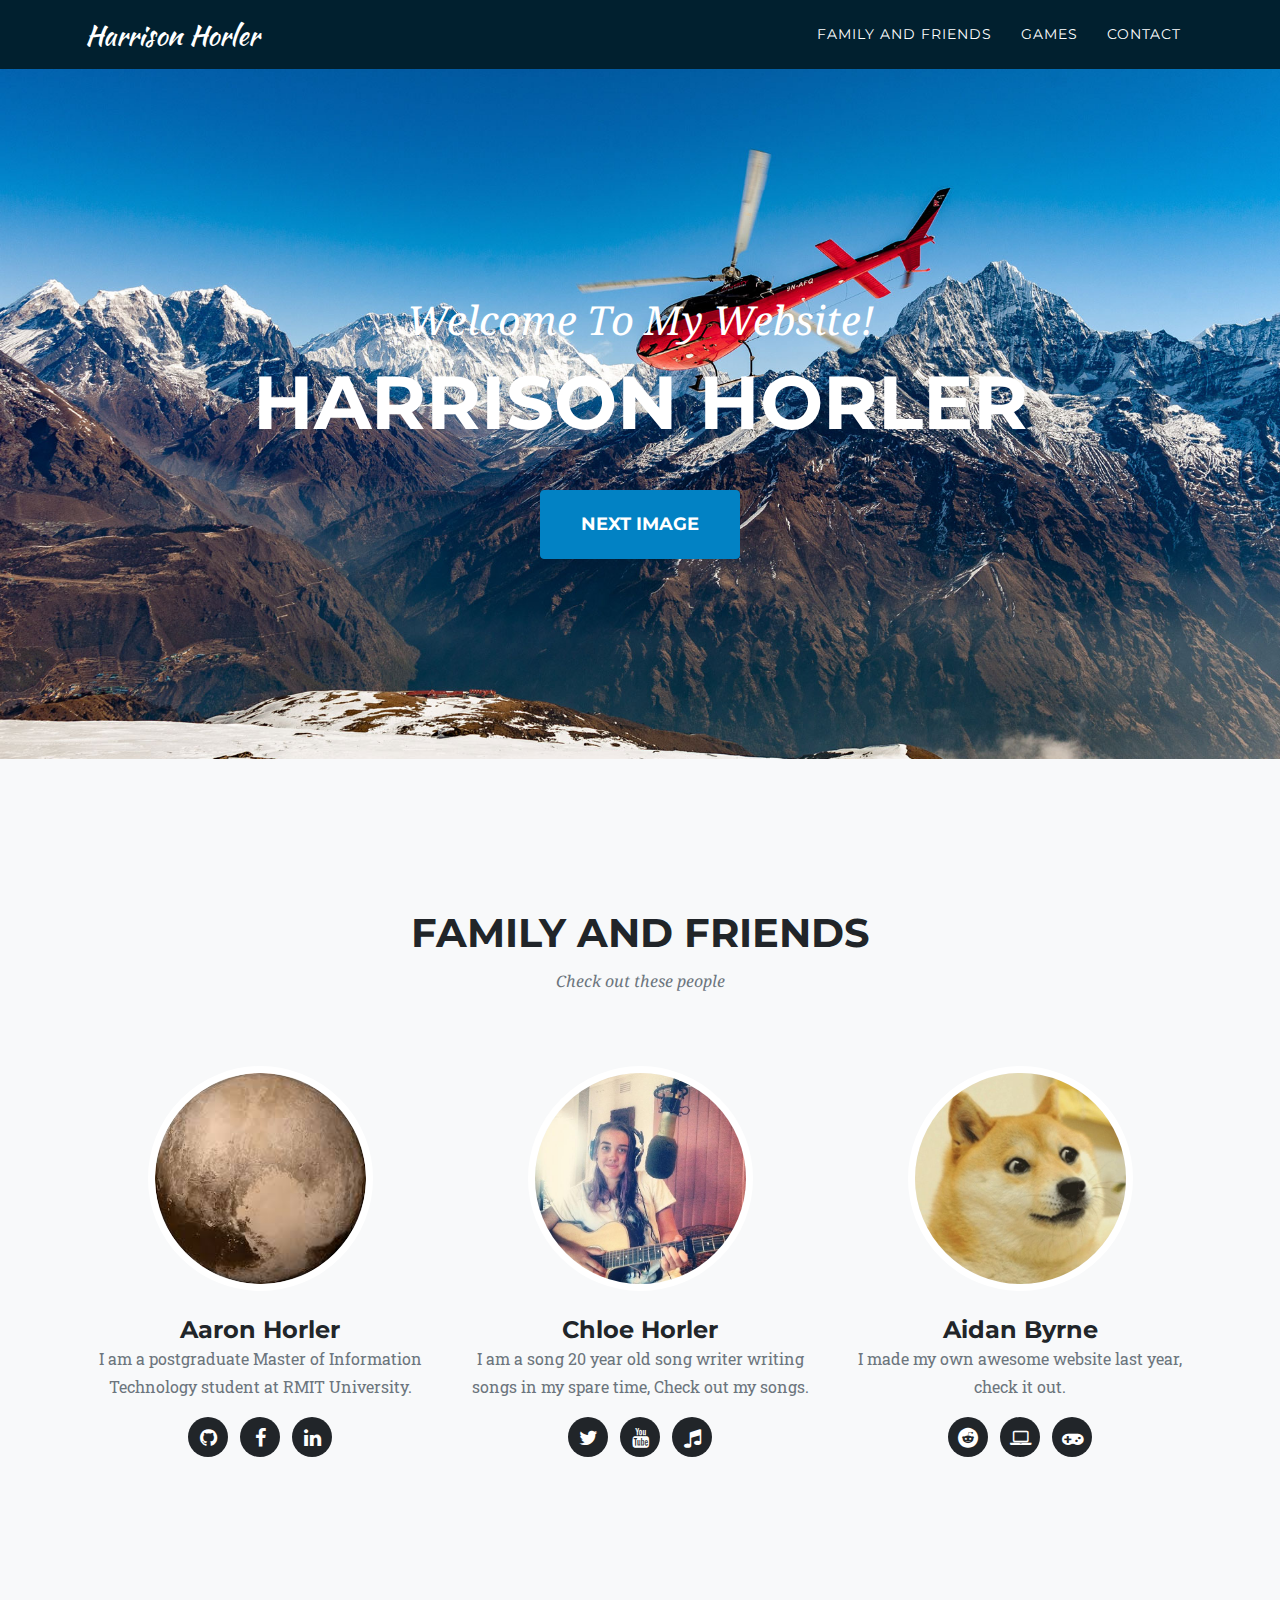
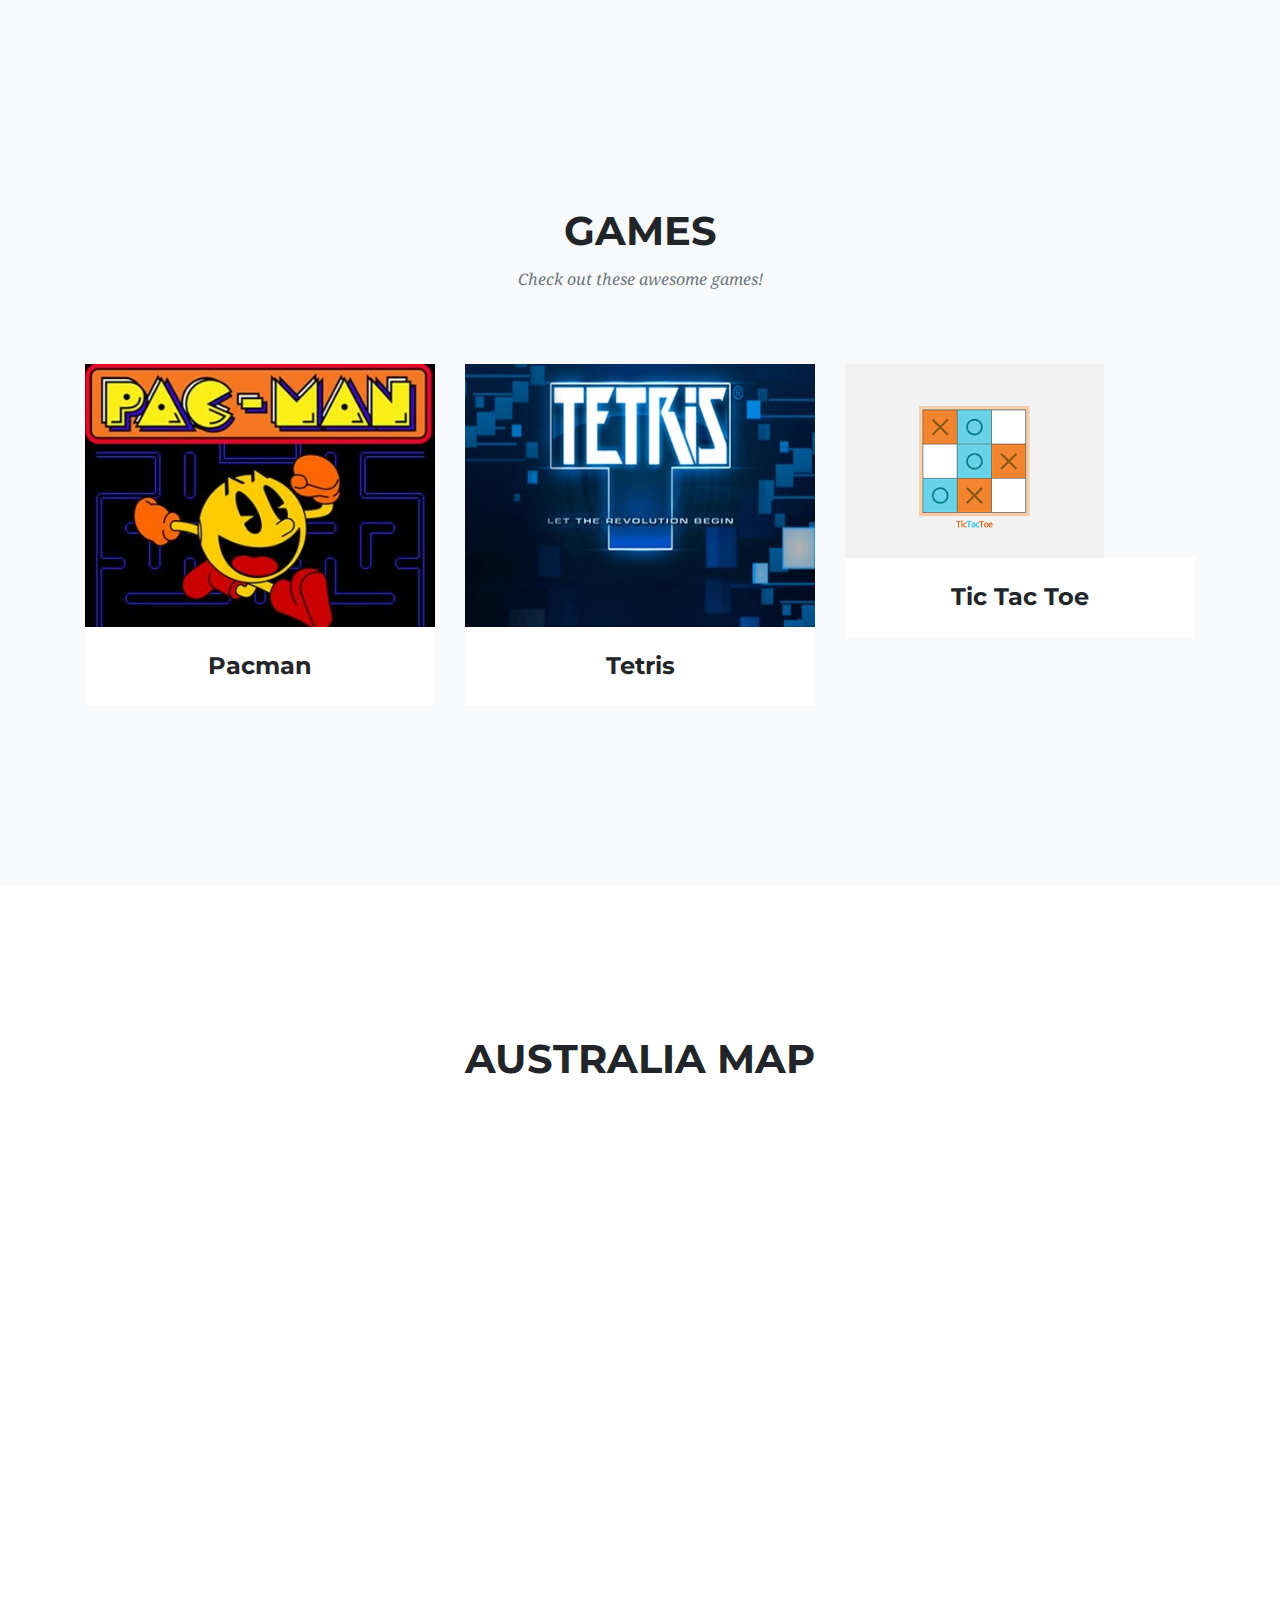
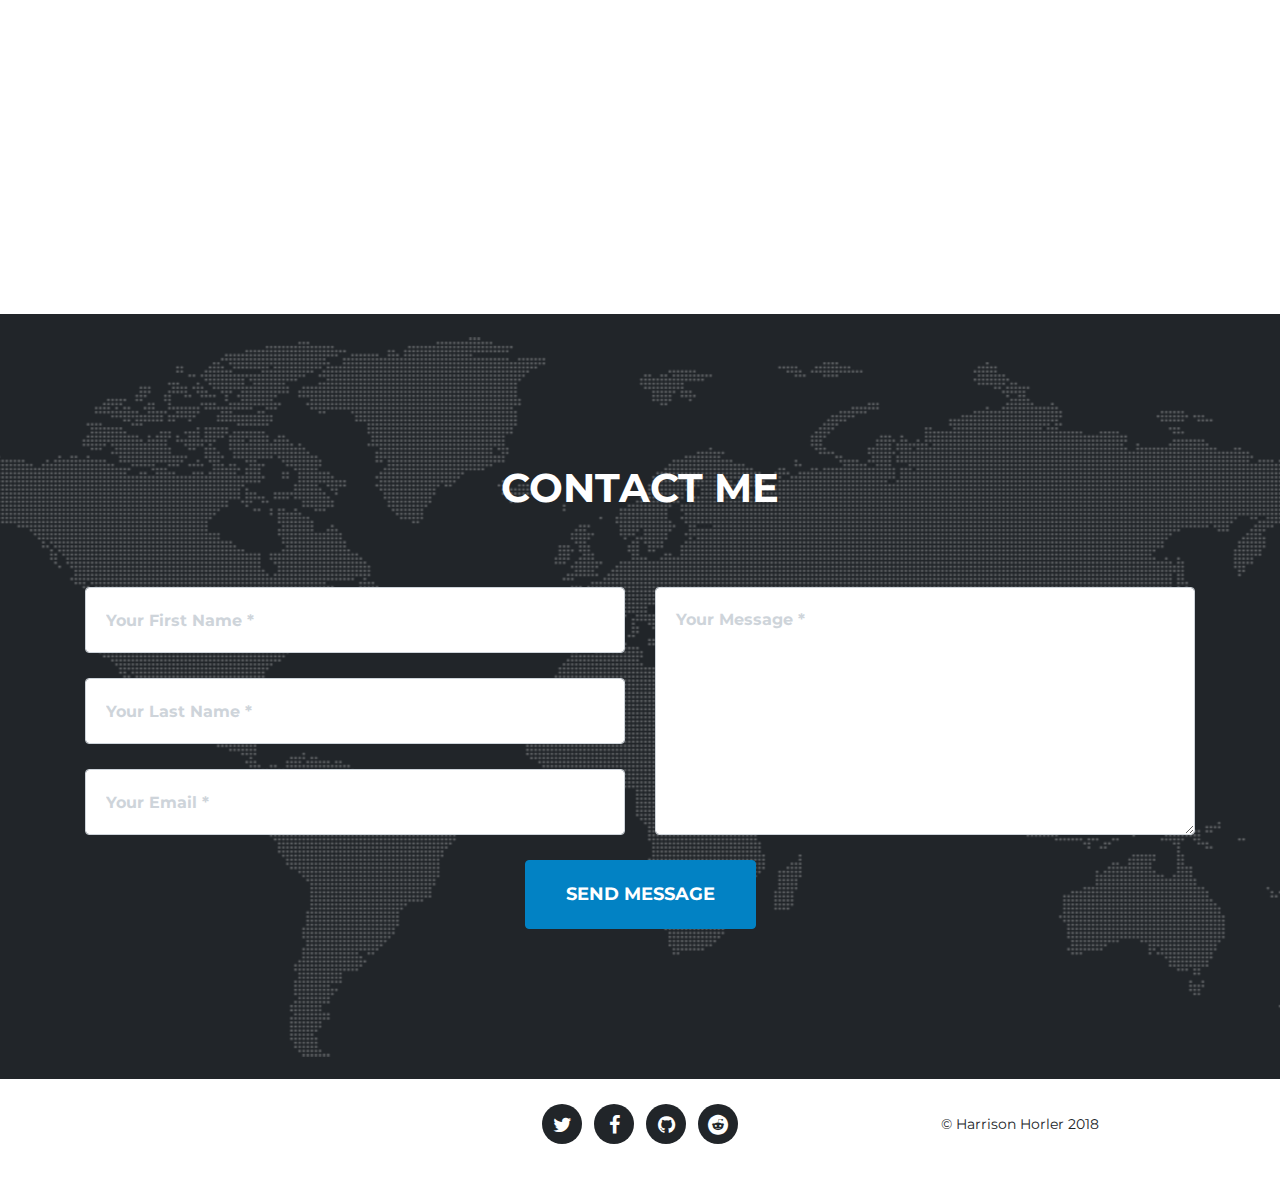
==== commit 9abc9995: "gjygj" ====
--- a/index.html
+++ b/index.html
@@ -116,22 +116,22 @@
           <div class="col-sm-4">
             <div class="team-member">
               <img class="mx-auto rounded-circle" src="img/team/2.jpg" alt="">
-              <h4>Stephen Horler</h4>
-              <p class="text-muted">I am a real estate agent at Stephen Horler Fixed Fee.</p>
+              <h4>Chloe Horler</h4>
+              <p class="text-muted">I am a song 20 year old song writer writing songs in my spare time, Check out my songs.</p>
               <ul class="list-inline social-buttons">
                 <li class="list-inline-item">
-                  <a href="#">
+                  <a href="https://twitter.com/chloehorler?lang=en">
                     <i class="fa fa-twitter"></i>
                   </a>
                 </li>
                 <li class="list-inline-item">
-                  <a href="#">
-                    <i class="fa fa-facebook"></i>
-                  </a>
-                </li>
-                <li class="list-inline-item">
-                  <a href="#">
-                    <i class="fa fa-linkedin"></i>
+                  <a href="https://www.youtube.com/user/chorler">
+                    <i class="fa fa-youtube"></i>
+                  </a>
+                </li>
+                <li class="list-inline-item">
+                  <a href="https://www.triplejunearthed.com/artist/chlo%C3%A9-horler">
+                    <i class="fa fa-music"></i>
                   </a>
                 </li>
               </ul>
@@ -213,7 +213,7 @@
               <img class="img-fluid" src="img/portfolio/03-thumbnail.jpg" alt="">
             </a>
             <div class="portfolio-caption">
-              <h4>Game3</h4>
+              <h4>Tic Tac Toe</h4>
               <p class="text-muted"></p>
             </div>
           </div>
@@ -221,42 +221,21 @@
       </div>
     </section>
 
-    <!-- People And Friends -->
-    <section id="people-and-friends">
-      <div class="container">
-        <div class="row">
+    <!-- Australia Map -->
+    <section id="map">
+      <div class="row">
           <div class="col-lg-12 text-center">
-            <h2 class="section-heading text-uppercase">people and friends</h2>
+            <h2 class="section-heading text-uppercase">Australia Map</h2>
             <h3 class="section-subheading text-muted"></h3>
           </div>
         </div>
-        <div class="row text-center">
-          <div class="col-md-4">
-            <span class="fa-stack fa-4x">
-              <i class="fa fa-circle fa-stack-2x text-primary"></i>
-              <i class="fa fa-laptop fa-stack-1x fa-inverse"></i>
-            </span>
-            <h4 class="people and friends-heading">Aaron Horler</h4>
-            <p class="text-muted">I am a postgraduate Master of Information Technology student at RMIT University.</p>
-          </div>
-          <div class="col-md-4">
-            <span class="fa-stack fa-4x">
-              <i class="fa fa-circle fa-stack-2x text-primary"></i>
-              <i class="fa fa-home fa-stack-1x fa-inverse"></i>
-            </span>
-            <h4 class="people and friends-heading">Stephen Horler</h4>
-            <p class="text-muted">I am a real estate agent at Stephen Horler Fixed Fee.</p>
-          </div>
-          <div class="col-md-4">
-            <span class="fa-stack fa-4x">
-              <i class="fa fa-circle fa-stack-2x text-primary"></i>
-              <i class="fa fa-file fa-stack-1x fa-inverse"></i>
-            </span>
-            <h4 class="people and -heading">Aidan Byrne</h4>
-            <p class="text-muted">I made my own awesome website last year, check it out.</p>
-          </div>
-        </div>
-      </div>
+        <iframe 
+          width="100%"
+          height="600"
+          frameborder="0"
+          src="https://www.google.com/maps/embed/v1/place?key=AIzaSyAAW4CYnvQIbL-HyMflAMSYDupbQHHbH18
+            &q=Australia">
+        </iframe>
     </section>
 
     <!-- Contact -->
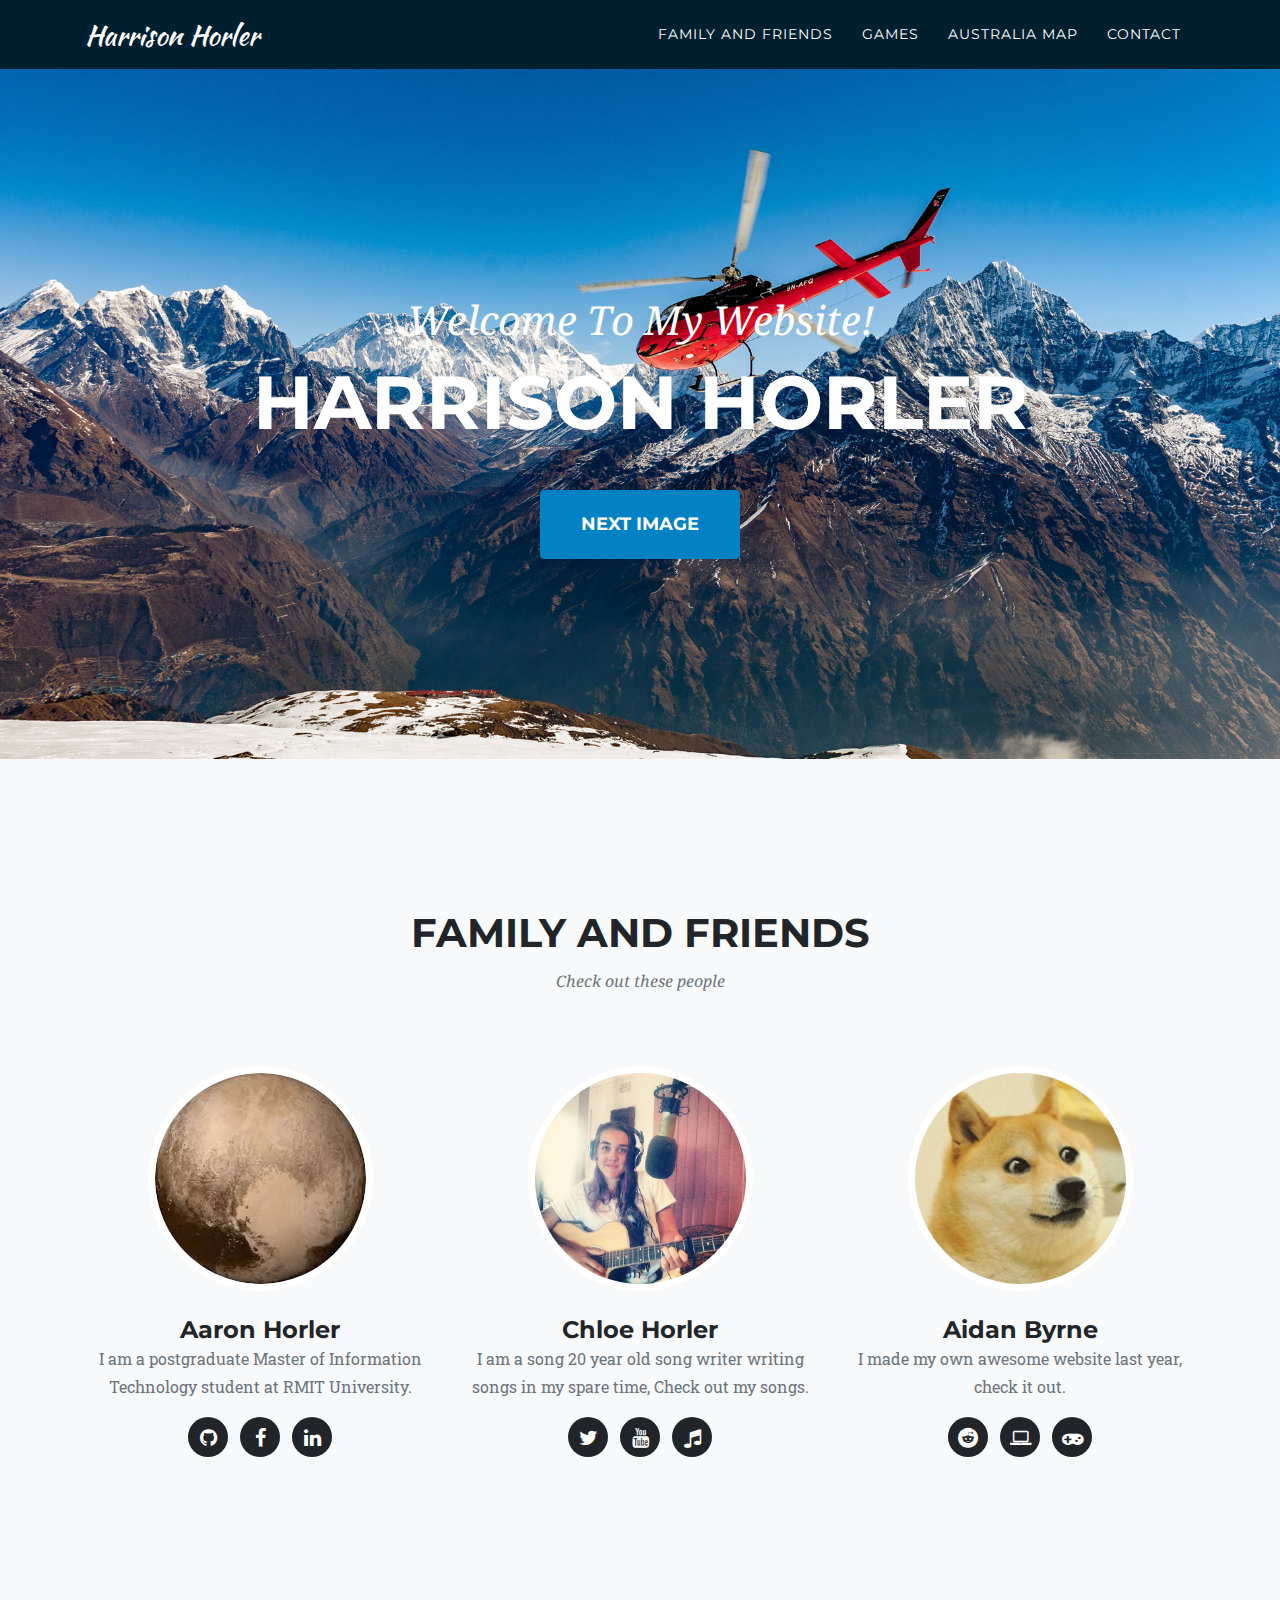
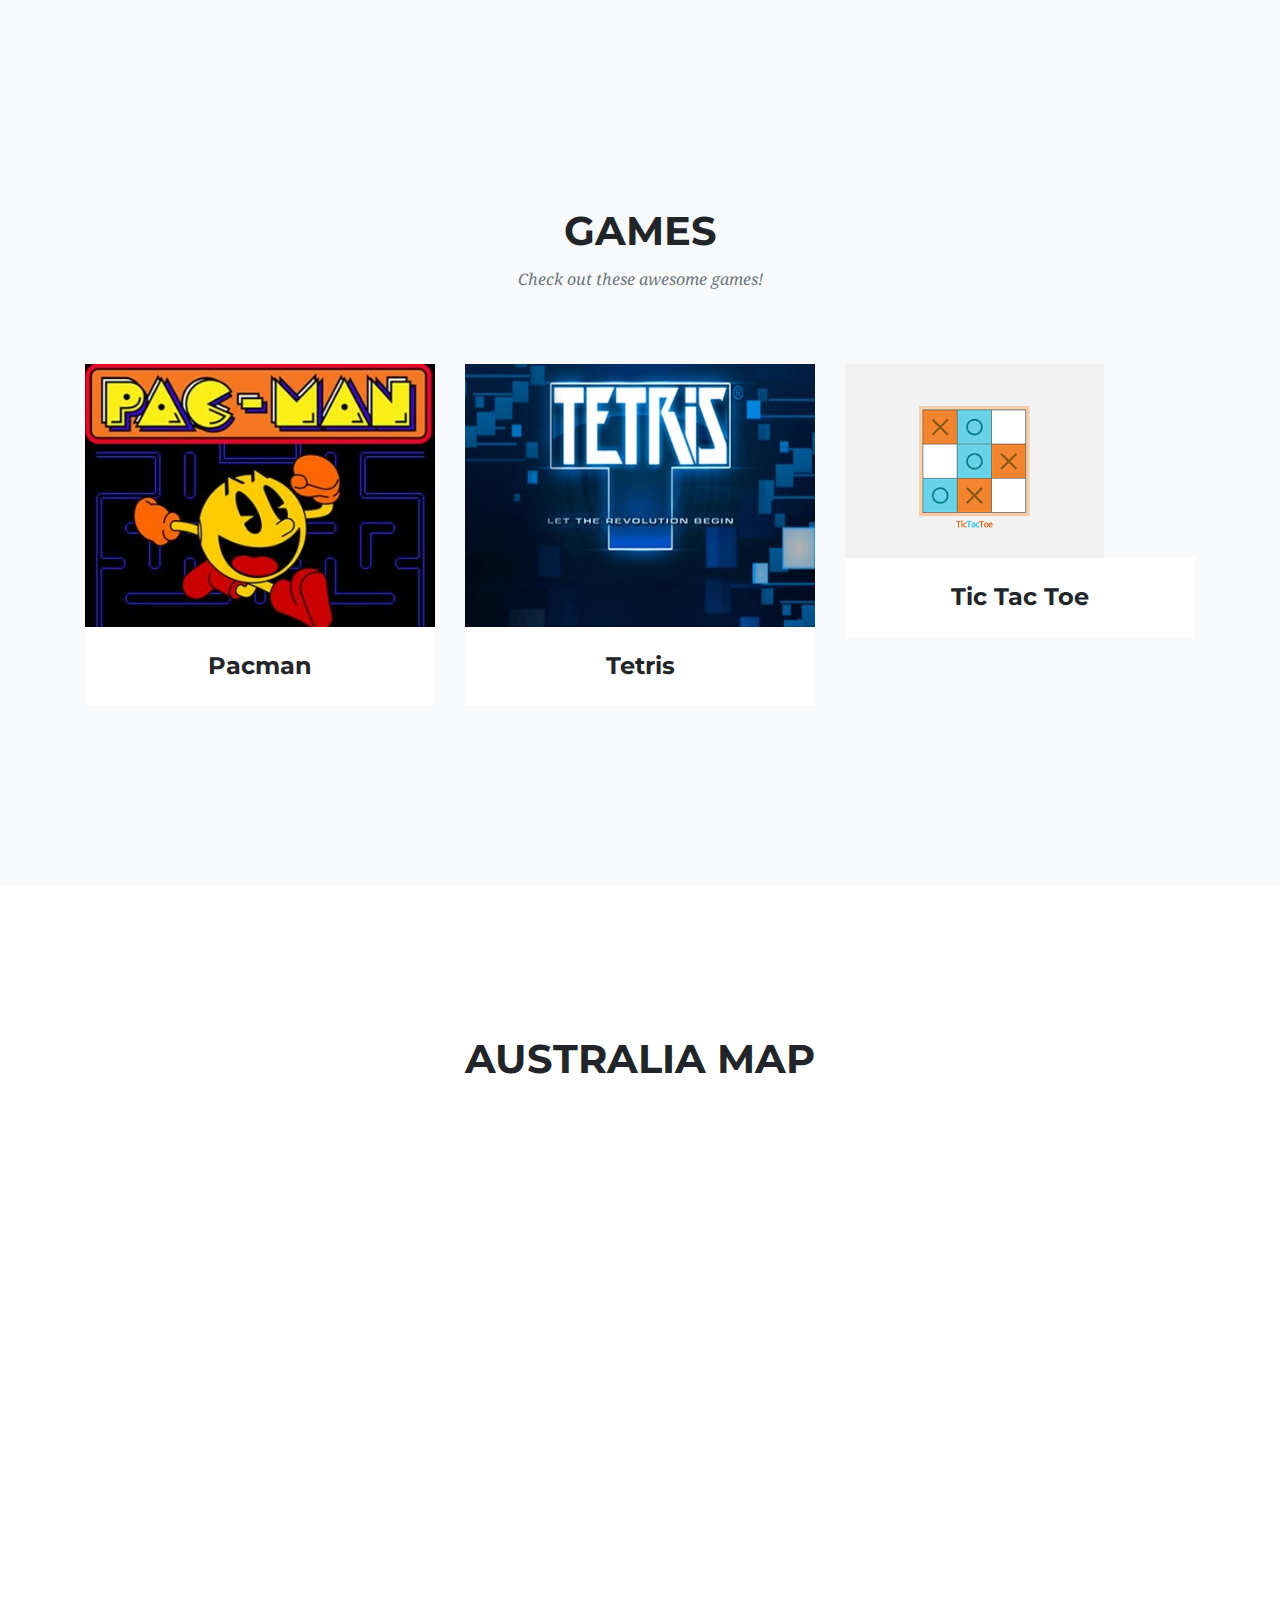
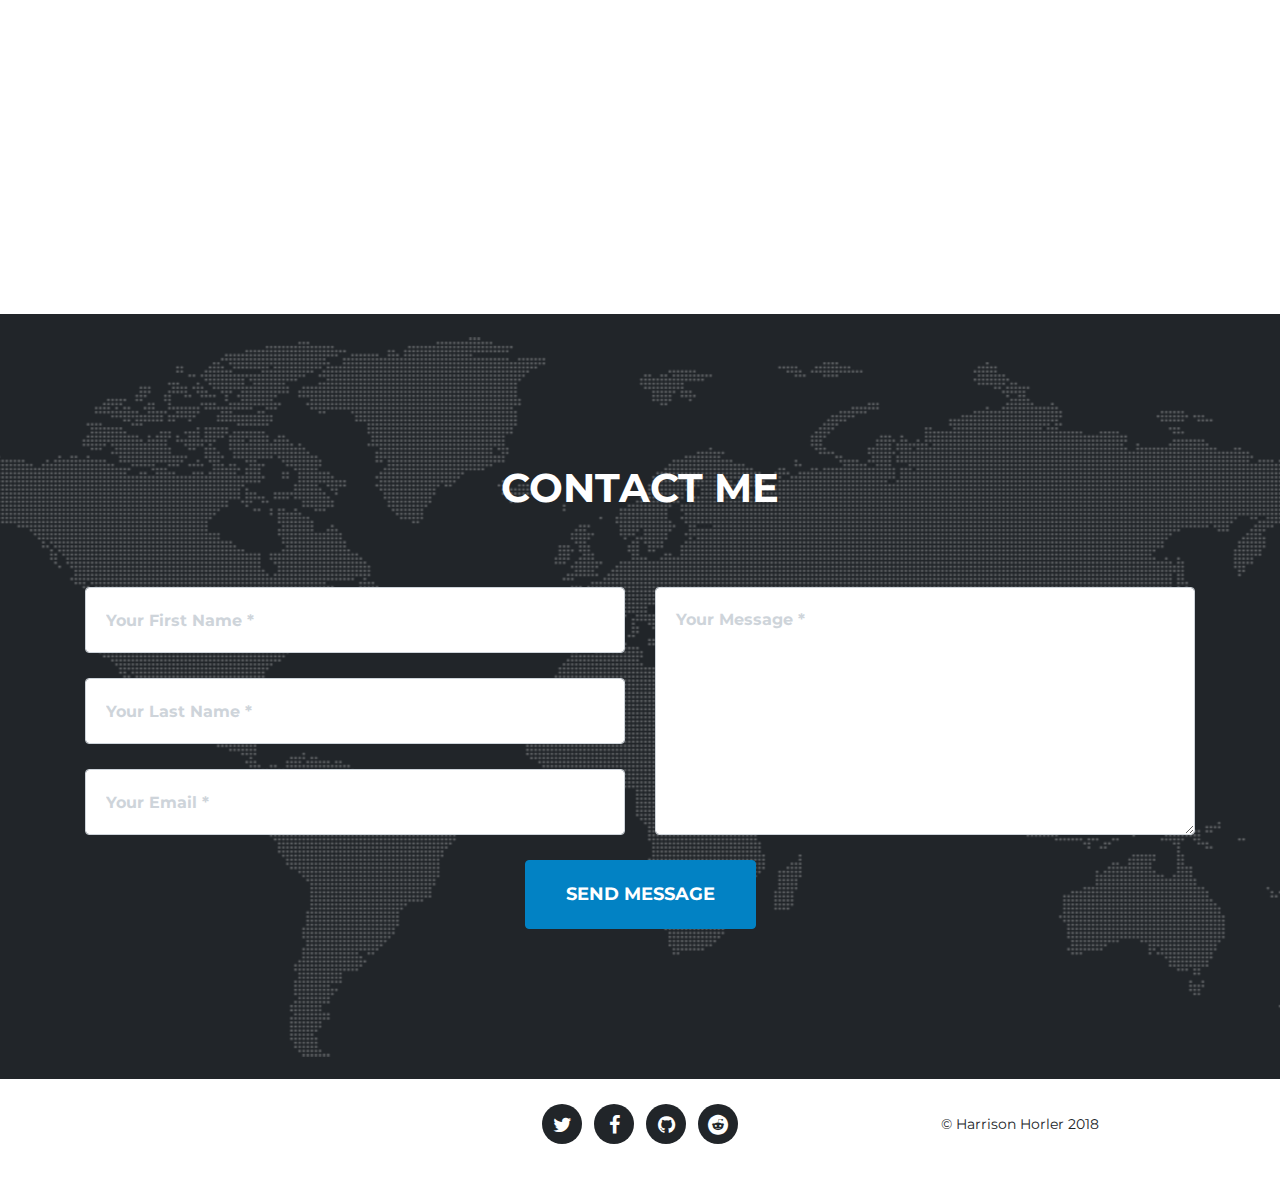
==== commit 072b8430: "Google Maps" ====
--- a/index.html
+++ b/index.html
@@ -60,6 +60,9 @@
             <li class="nav-item">
               <a class="nav-link js-scroll-trigger" href="#portfolio">Games</a>
 	         </li>
+           <li class="nav-item">
+              <a class="nav-link js-scroll-trigger" href="#map">Australia Map</a>
+           </li>
             <li class="nav-item">
               <a class="nav-link js-scroll-trigger" href="#contact">Contact</a>
             </li>
@@ -80,7 +83,7 @@
     </header>
 
     <!-- Family And Friends -->
-    <section class="bg-light" id="team">
+    <section class="bg-light" id="family-and-friends">
       <div class="container">
         <div class="row">
           <div class="col-lg-12 text-center">
